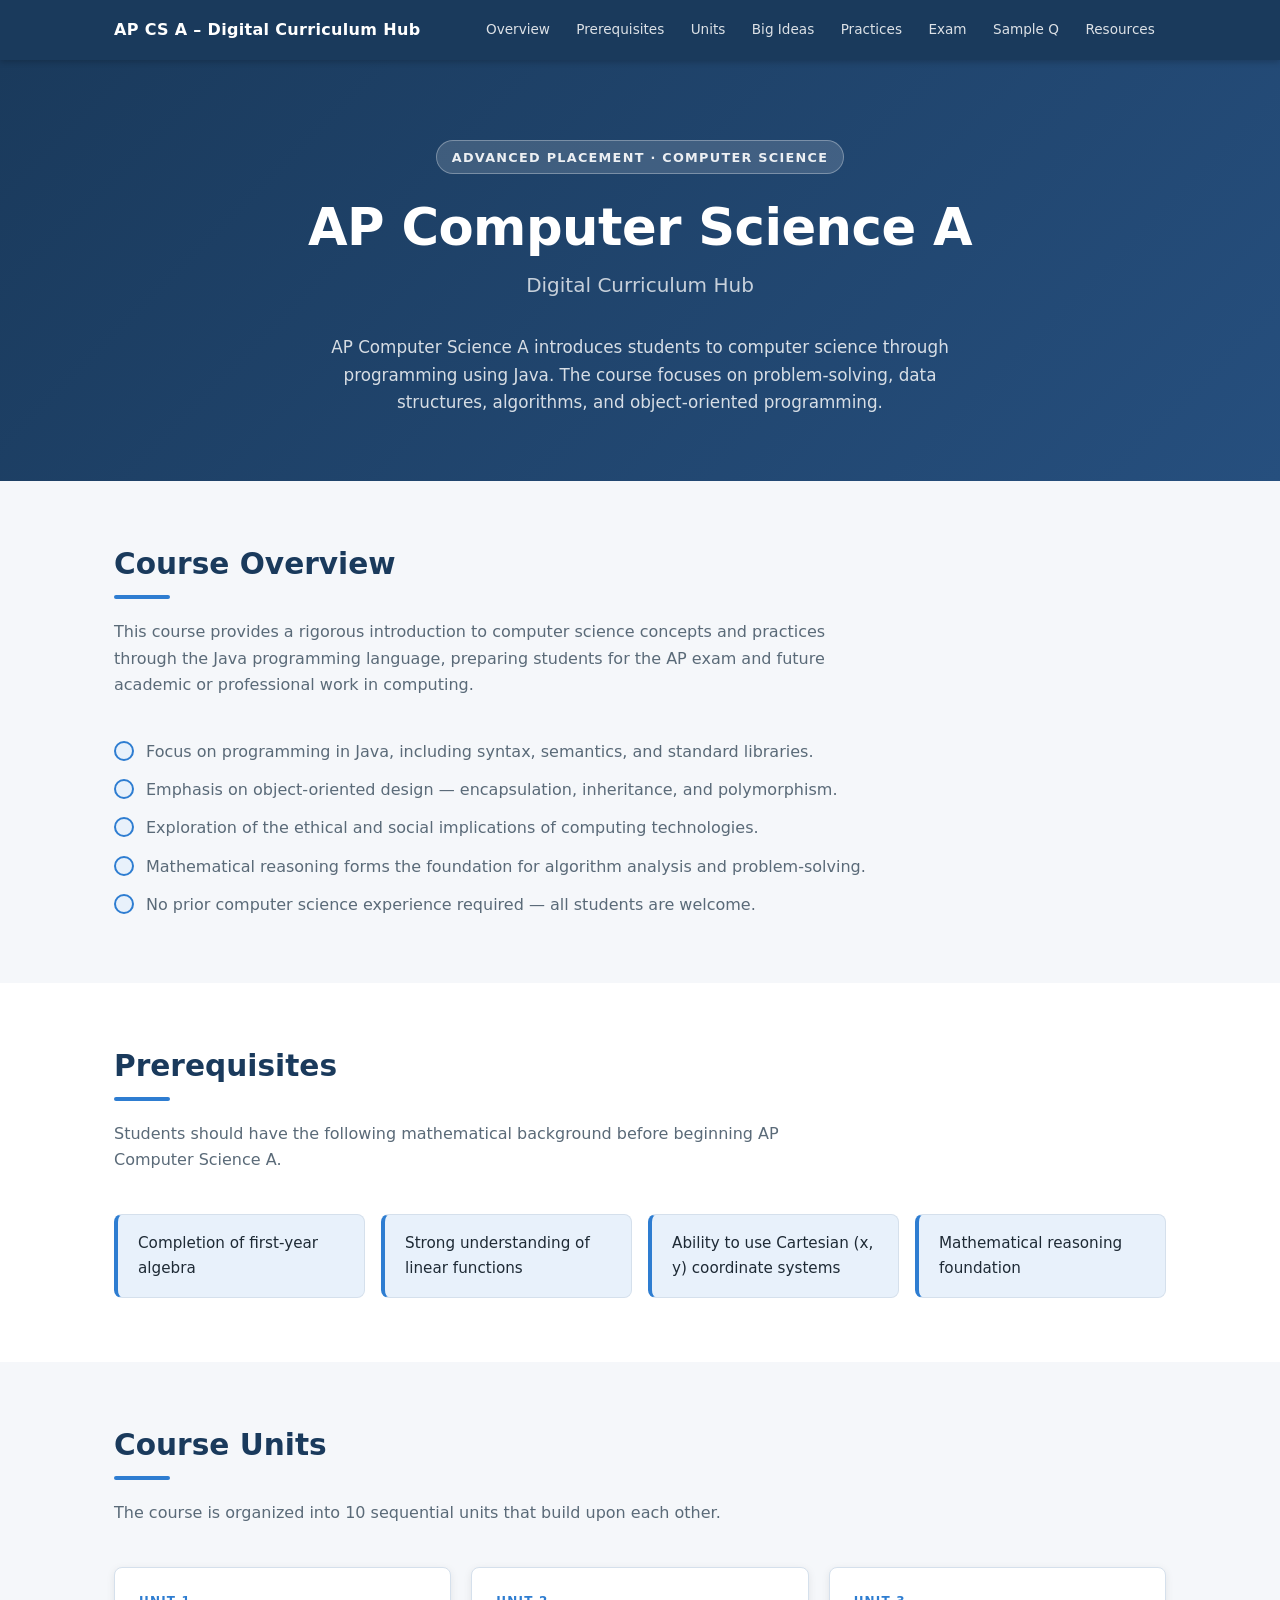
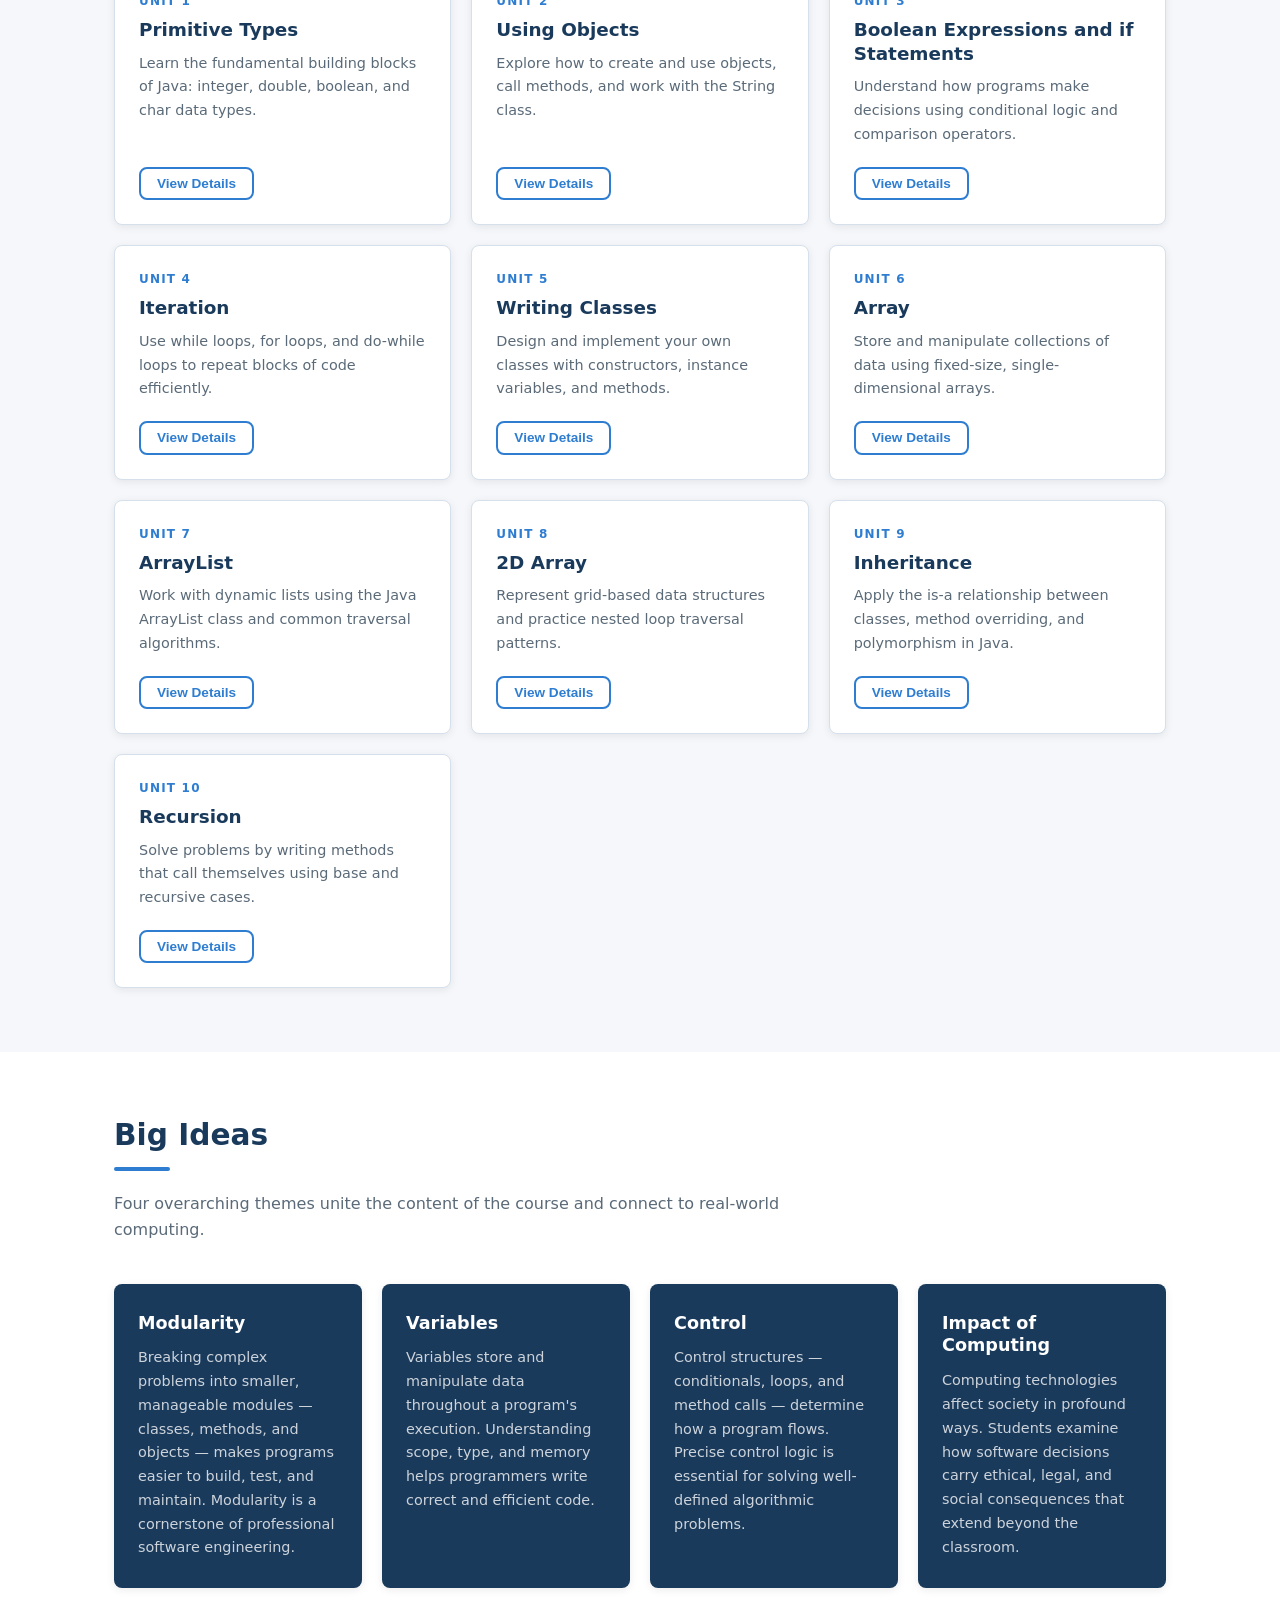
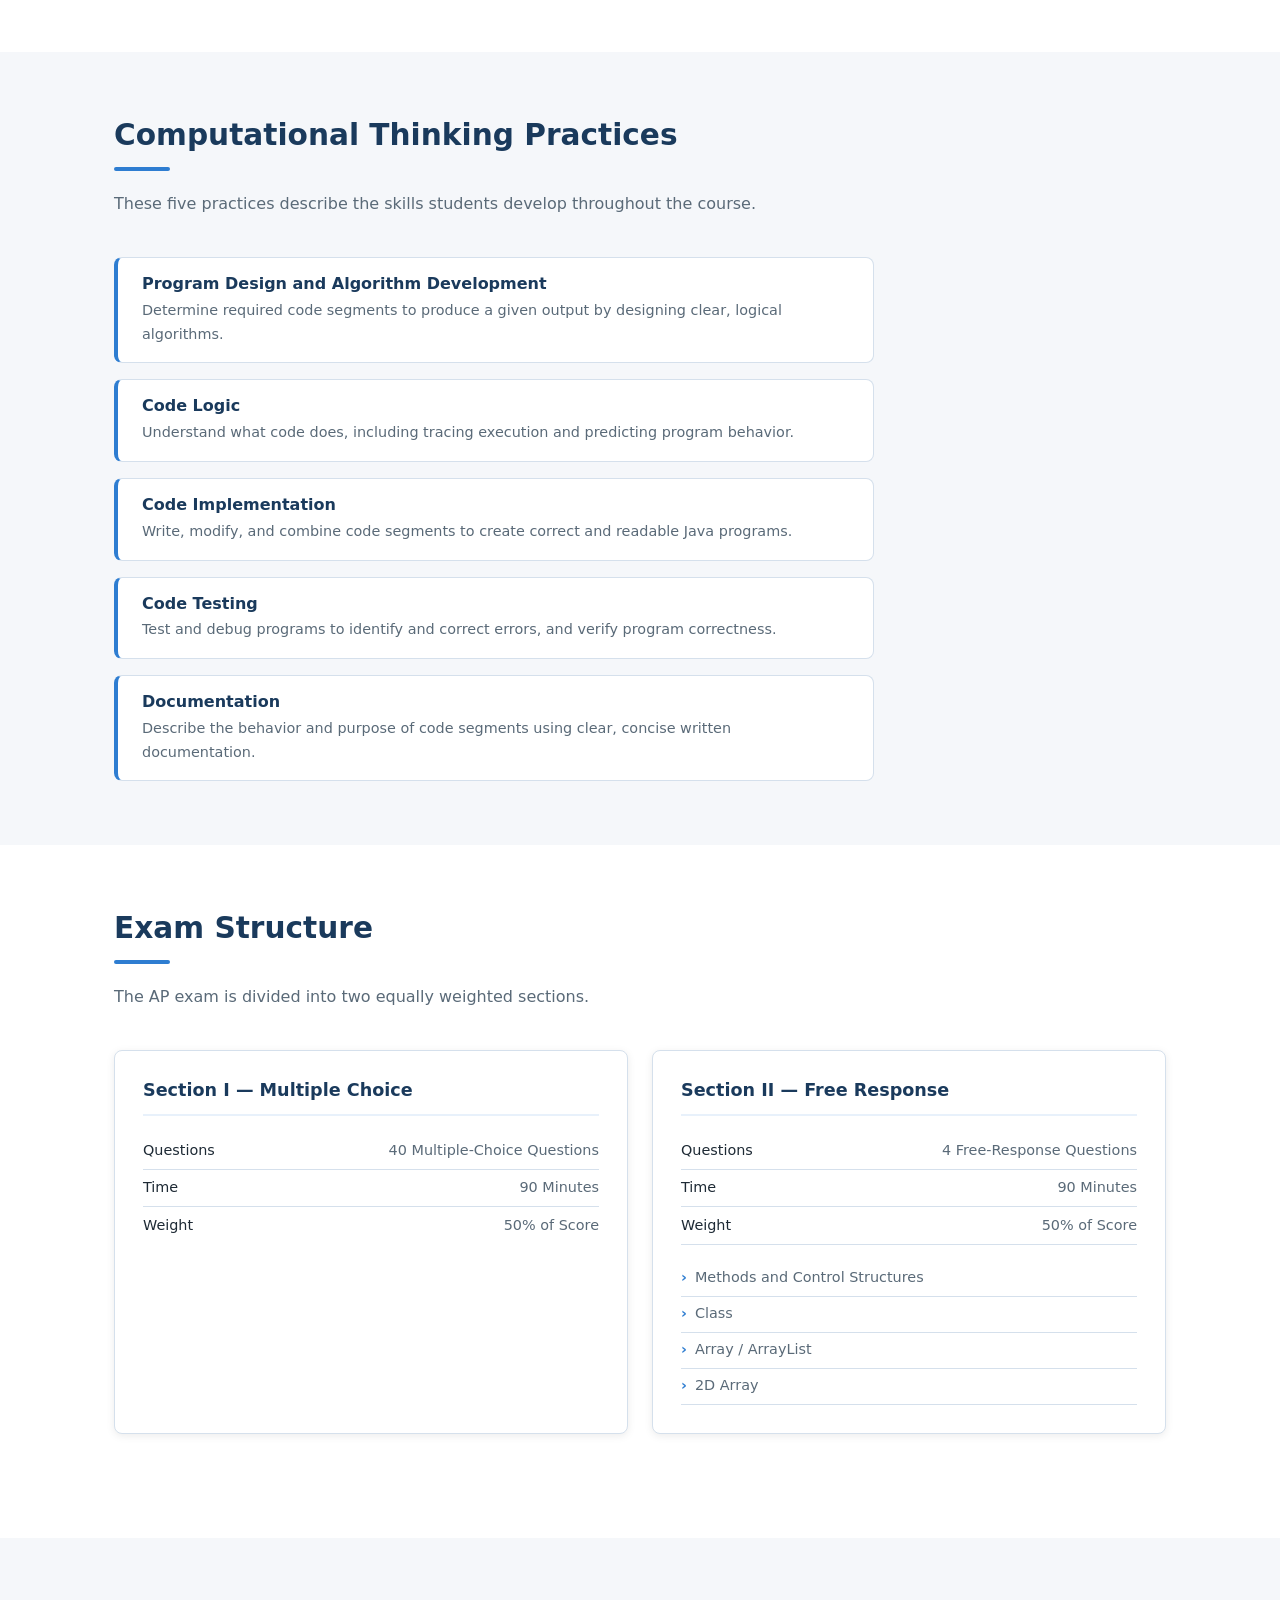
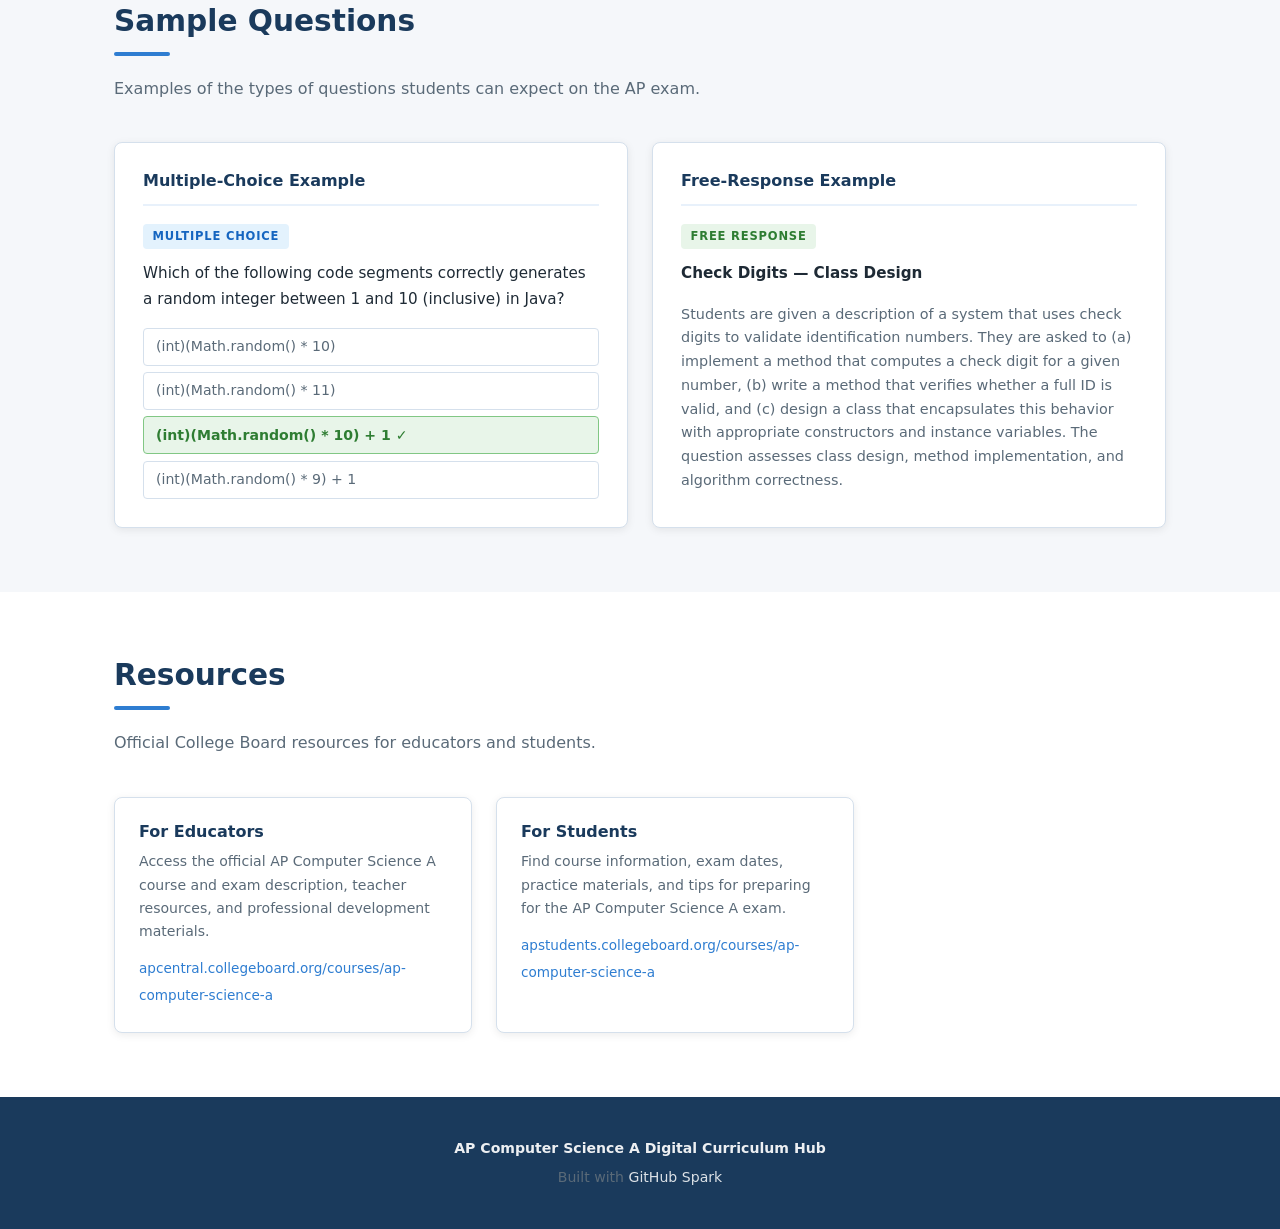
==== index.html @ 0e6f2ca1 "Add AP CS A Digital Curriculum Hub (index.html + styles.css) Co-authored-by: laMamiCas <148890946+la" ====
<!DOCTYPE html>
<html lang="en">
<head>
  <meta charset="UTF-8" />
  <meta name="viewport" content="width=device-width, initial-scale=1.0" />
  <title>AP Computer Science A – Digital Curriculum Hub</title>
  <link rel="stylesheet" href="styles.css" />
</head>
<body>

  <!-- ================================================
       NAVIGATION
  ================================================ -->
  <nav class="site-nav" aria-label="Main navigation">
    <div class="container">
      <span class="nav-brand">AP CS A – Digital Curriculum Hub</span>
      <ul class="nav-links">
        <li><a href="#overview">Overview</a></li>
        <li><a href="#prerequisites">Prerequisites</a></li>
        <li><a href="#units">Units</a></li>
        <li><a href="#big-ideas">Big Ideas</a></li>
        <li><a href="#practices">Practices</a></li>
        <li><a href="#exam">Exam</a></li>
        <li><a href="#sample">Sample Q</a></li>
        <li><a href="#resources">Resources</a></li>
      </ul>
    </div>
  </nav>

  <!-- ================================================
       HERO / HOME
  ================================================ -->
  <header class="hero" id="home">
    <div class="container">
      <div class="hero-badge">Advanced Placement · Computer Science</div>
      <h1>AP Computer Science A</h1>
      <p class="hero-subtitle">Digital Curriculum Hub</p>
      <p class="hero-desc">
        AP Computer Science A introduces students to computer science through programming
        using Java. The course focuses on problem-solving, data structures, algorithms,
        and object-oriented programming.
      </p>
    </div>
  </header>

  <!-- ================================================
       COURSE OVERVIEW
  ================================================ -->
  <section class="section" id="overview">
    <div class="container">
      <div class="section-intro">
        <h2>Course Overview</h2>
        <div class="divider"></div>
        <p>
          This course provides a rigorous introduction to computer science concepts and
          practices through the Java programming language, preparing students for the AP
          exam and future academic or professional work in computing.
        </p>
      </div>
      <ul class="overview-list">
        <li>Focus on programming in Java, including syntax, semantics, and standard libraries.</li>
        <li>Emphasis on object-oriented design — encapsulation, inheritance, and polymorphism.</li>
        <li>Exploration of the ethical and social implications of computing technologies.</li>
        <li>Mathematical reasoning forms the foundation for algorithm analysis and problem-solving.</li>
        <li>No prior computer science experience required — all students are welcome.</li>
      </ul>
    </div>
  </section>

  <!-- ================================================
       PREREQUISITES
  ================================================ -->
  <section class="section" id="prerequisites">
    <div class="container">
      <div class="section-intro">
        <h2>Prerequisites</h2>
        <div class="divider"></div>
        <p>
          Students should have the following mathematical background before beginning
          AP Computer Science A.
        </p>
      </div>
      <div class="prereq-grid">
        <div class="prereq-card">Completion of first-year algebra</div>
        <div class="prereq-card">Strong understanding of linear functions</div>
        <div class="prereq-card">Ability to use Cartesian (x, y) coordinate systems</div>
        <div class="prereq-card">Mathematical reasoning foundation</div>
      </div>
    </div>
  </section>

  <!-- ================================================
       COURSE UNITS
  ================================================ -->
  <section class="section" id="units">
    <div class="container">
      <div class="section-intro">
        <h2>Course Units</h2>
        <div class="divider"></div>
        <p>The course is organized into 10 sequential units that build upon each other.</p>
      </div>
      <div class="units-grid">

        <!-- Unit 1 -->
        <div class="unit-card">
          <div class="unit-number">Unit 1</div>
          <h3>Primitive Types</h3>
          <p>Learn the fundamental building blocks of Java: integer, double, boolean, and char data types.</p>
          <button class="btn btn-outline">View Details</button>
        </div>

        <!-- Unit 2 -->
        <div class="unit-card">
          <div class="unit-number">Unit 2</div>
          <h3>Using Objects</h3>
          <p>Explore how to create and use objects, call methods, and work with the String class.</p>
          <button class="btn btn-outline">View Details</button>
        </div>

        <!-- Unit 3 -->
        <div class="unit-card">
          <div class="unit-number">Unit 3</div>
          <h3>Boolean Expressions and if Statements</h3>
          <p>Understand how programs make decisions using conditional logic and comparison operators.</p>
          <button class="btn btn-outline">View Details</button>
        </div>

        <!-- Unit 4 -->
        <div class="unit-card">
          <div class="unit-number">Unit 4</div>
          <h3>Iteration</h3>
          <p>Use while loops, for loops, and do-while loops to repeat blocks of code efficiently.</p>
          <button class="btn btn-outline">View Details</button>
        </div>

        <!-- Unit 5 -->
        <div class="unit-card">
          <div class="unit-number">Unit 5</div>
          <h3>Writing Classes</h3>
          <p>Design and implement your own classes with constructors, instance variables, and methods.</p>
          <button class="btn btn-outline">View Details</button>
        </div>

        <!-- Unit 6 -->
        <div class="unit-card">
          <div class="unit-number">Unit 6</div>
          <h3>Array</h3>
          <p>Store and manipulate collections of data using fixed-size, single-dimensional arrays.</p>
          <button class="btn btn-outline">View Details</button>
        </div>

        <!-- Unit 7 -->
        <div class="unit-card">
          <div class="unit-number">Unit 7</div>
          <h3>ArrayList</h3>
          <p>Work with dynamic lists using the Java ArrayList class and common traversal algorithms.</p>
          <button class="btn btn-outline">View Details</button>
        </div>

        <!-- Unit 8 -->
        <div class="unit-card">
          <div class="unit-number">Unit 8</div>
          <h3>2D Array</h3>
          <p>Represent grid-based data structures and practice nested loop traversal patterns.</p>
          <button class="btn btn-outline">View Details</button>
        </div>

        <!-- Unit 9 -->
        <div class="unit-card">
          <div class="unit-number">Unit 9</div>
          <h3>Inheritance</h3>
          <p>Apply the is-a relationship between classes, method overriding, and polymorphism in Java.</p>
          <button class="btn btn-outline">View Details</button>
        </div>

        <!-- Unit 10 -->
        <div class="unit-card">
          <div class="unit-number">Unit 10</div>
          <h3>Recursion</h3>
          <p>Solve problems by writing methods that call themselves using base and recursive cases.</p>
          <button class="btn btn-outline">View Details</button>
        </div>

      </div>
    </div>
  </section>

  <!-- ================================================
       BIG IDEAS
  ================================================ -->
  <section class="section" id="big-ideas">
    <div class="container">
      <div class="section-intro">
        <h2>Big Ideas</h2>
        <div class="divider"></div>
        <p>Four overarching themes unite the content of the course and connect to real-world computing.</p>
      </div>
      <div class="big-ideas-grid">

        <div class="idea-card">
          <h3>Modularity</h3>
          <p>
            Breaking complex problems into smaller, manageable modules — classes, methods,
            and objects — makes programs easier to build, test, and maintain. Modularity
            is a cornerstone of professional software engineering.
          </p>
        </div>

        <div class="idea-card">
          <h3>Variables</h3>
          <p>
            Variables store and manipulate data throughout a program's execution. Understanding
            scope, type, and memory helps programmers write correct and efficient code.
          </p>
        </div>

        <div class="idea-card">
          <h3>Control</h3>
          <p>
            Control structures — conditionals, loops, and method calls — determine how a program
            flows. Precise control logic is essential for solving well-defined algorithmic problems.
          </p>
        </div>

        <div class="idea-card">
          <h3>Impact of Computing</h3>
          <p>
            Computing technologies affect society in profound ways. Students examine how software
            decisions carry ethical, legal, and social consequences that extend beyond the classroom.
          </p>
        </div>

      </div>
    </div>
  </section>

  <!-- ================================================
       COMPUTATIONAL THINKING PRACTICES
  ================================================ -->
  <section class="section" id="practices">
    <div class="container">
      <div class="section-intro">
        <h2>Computational Thinking Practices</h2>
        <div class="divider"></div>
        <p>These five practices describe the skills students develop throughout the course.</p>
      </div>
      <div class="practices-list">

        <div class="practice-item">
          <h3>Program Design and Algorithm Development</h3>
          <p>Determine required code segments to produce a given output by designing clear, logical algorithms.</p>
        </div>

        <div class="practice-item">
          <h3>Code Logic</h3>
          <p>Understand what code does, including tracing execution and predicting program behavior.</p>
        </div>

        <div class="practice-item">
          <h3>Code Implementation</h3>
          <p>Write, modify, and combine code segments to create correct and readable Java programs.</p>
        </div>

        <div class="practice-item">
          <h3>Code Testing</h3>
          <p>Test and debug programs to identify and correct errors, and verify program correctness.</p>
        </div>

        <div class="practice-item">
          <h3>Documentation</h3>
          <p>Describe the behavior and purpose of code segments using clear, concise written documentation.</p>
        </div>

      </div>
    </div>
  </section>

  <!-- ================================================
       EXAM STRUCTURE
  ================================================ -->
  <section class="section" id="exam">
    <div class="container">
      <div class="section-intro">
        <h2>Exam Structure</h2>
        <div class="divider"></div>
        <p>The AP exam is divided into two equally weighted sections.</p>
      </div>

      <div class="exam-grid">
        <!-- Section I -->
        <div class="exam-card">
          <h3>Section I — Multiple Choice</h3>
          <div class="exam-stat">
            <span class="label">Questions</span>
            <span>40 Multiple-Choice Questions</span>
          </div>
          <div class="exam-stat">
            <span class="label">Time</span>
            <span>90 Minutes</span>
          </div>
          <div class="exam-stat">
            <span class="label">Weight</span>
            <span>50% of Score</span>
          </div>
        </div>

        <!-- Section II -->
        <div class="exam-card">
          <h3>Section II — Free Response</h3>
          <div class="exam-stat">
            <span class="label">Questions</span>
            <span>4 Free-Response Questions</span>
          </div>
          <div class="exam-stat">
            <span class="label">Time</span>
            <span>90 Minutes</span>
          </div>
          <div class="exam-stat">
            <span class="label">Weight</span>
            <span>50% of Score</span>
          </div>
          <ul class="fre-list" style="margin-top:1rem;">
            <li>Methods and Control Structures</li>
            <li>Class</li>
            <li>Array / ArrayList</li>
            <li>2D Array</li>
          </ul>
        </div>
      </div>
    </div>
  </section>

  <!-- ================================================
       SAMPLE QUESTIONS
  ================================================ -->
  <section class="section" id="sample">
    <div class="container">
      <div class="section-intro">
        <h2>Sample Questions</h2>
        <div class="divider"></div>
        <p>Examples of the types of questions students can expect on the AP exam.</p>
      </div>

      <div class="sample-grid">

        <!-- MC Sample -->
        <div class="sample-card">
          <h3>Multiple-Choice Example</h3>
          <span class="sample-badge badge-mc">Multiple Choice</span>
          <p class="question-text">
            Which of the following code segments correctly generates a random integer
            between 1 and 10 (inclusive) in Java?
          </p>
          <ul class="answer-choices">
            <li>(int)(Math.random() * 10)</li>
            <li>(int)(Math.random() * 11)</li>
            <li class="correct">(int)(Math.random() * 10) + 1 ✓</li>
            <li>(int)(Math.random() * 9) + 1</li>
          </ul>
        </div>

        <!-- FRQ Sample -->
        <div class="sample-card">
          <h3>Free-Response Example</h3>
          <span class="sample-badge badge-frq">Free Response</span>
          <p class="question-text">
            <strong>Check Digits — Class Design</strong>
          </p>
          <p style="font-size:0.9rem; color: var(--muted);">
            Students are given a description of a system that uses check digits to
            validate identification numbers. They are asked to (a) implement a method
            that computes a check digit for a given number, (b) write a method that
            verifies whether a full ID is valid, and (c) design a class that encapsulates
            this behavior with appropriate constructors and instance variables. The
            question assesses class design, method implementation, and algorithm
            correctness.
          </p>
        </div>

      </div>
    </div>
  </section>

  <!-- ================================================
       RESOURCES
  ================================================ -->
  <section class="section" id="resources">
    <div class="container">
      <div class="section-intro">
        <h2>Resources</h2>
        <div class="divider"></div>
        <p>Official College Board resources for educators and students.</p>
      </div>

      <div class="resources-grid">
        <div class="resource-card">
          <h3>For Educators</h3>
          <p>
            Access the official AP Computer Science A course and exam description,
            teacher resources, and professional development materials.
          </p>
          <a href="https://apcentral.collegeboard.org/courses/ap-computer-science-a" target="_blank" rel="noopener noreferrer">
            apcentral.collegeboard.org/courses/ap-computer-science-a
          </a>
        </div>

        <div class="resource-card">
          <h3>For Students</h3>
          <p>
            Find course information, exam dates, practice materials, and tips for
            preparing for the AP Computer Science A exam.
          </p>
          <a href="https://apstudents.collegeboard.org/courses/ap-computer-science-a" target="_blank" rel="noopener noreferrer">
            apstudents.collegeboard.org/courses/ap-computer-science-a
          </a>
        </div>
      </div>
    </div>
  </section>

  <!-- ================================================
       FOOTER
  ================================================ -->
  <footer class="site-footer">
    <p><strong style="color:rgba(255,255,255,0.92);">AP Computer Science A Digital Curriculum Hub</strong></p>
    <p>Built with <a href="https://githubnext.com/projects/github-spark" target="_blank" rel="noopener noreferrer">GitHub Spark</a></p>
  </footer>

</body>
</html>
---- styles.css ----
/* =============================================
   AP Computer Science A – Digital Curriculum Hub
   Stylesheet
   ============================================= */

/* ---------- Reset & Base ---------- */
*, *::before, *::after {
  box-sizing: border-box;
  margin: 0;
  padding: 0;
}

:root {
  --primary:   #1a3a5c;
  --accent:    #2e7dd1;
  --accent-lt: #e8f1fb;
  --text:      #1e2a35;
  --muted:     #5a6a78;
  --border:    #d5e0ec;
  --bg:        #f5f7fa;
  --white:     #ffffff;
  --radius:    8px;
  --shadow:    0 2px 8px rgba(0, 0, 0, 0.08);
  --shadow-md: 0 4px 16px rgba(0, 0, 0, 0.12);
}

html {
  scroll-behavior: smooth;
}

body {
  font-family: 'Segoe UI', system-ui, -apple-system, sans-serif;
  font-size: 16px;
  line-height: 1.65;
  color: var(--text);
  background: var(--bg);
}

/* ---------- Typography ---------- */
h1, h2, h3, h4 {
  line-height: 1.3;
  font-weight: 700;
}

h2 {
  font-size: 1.85rem;
  color: var(--primary);
  margin-bottom: 0.5rem;
}

h3 {
  font-size: 1.15rem;
  color: var(--primary);
}

p {
  color: var(--muted);
}

a {
  color: var(--accent);
  text-decoration: none;
}

a:hover {
  text-decoration: underline;
}

/* ---------- Layout Helpers ---------- */
.container {
  max-width: 1100px;
  margin: 0 auto;
  padding: 0 1.5rem;
}

.section {
  padding: 4rem 0;
}

.section:nth-child(even) {
  background: var(--white);
}

.section-intro {
  max-width: 720px;
  margin-bottom: 2.5rem;
}

.divider {
  width: 56px;
  height: 4px;
  background: var(--accent);
  border-radius: 2px;
  margin: 0.75rem 0 1.25rem;
}

/* ---------- Navigation ---------- */
.site-nav {
  position: sticky;
  top: 0;
  z-index: 100;
  background: var(--primary);
  box-shadow: 0 2px 6px rgba(0,0,0,0.2);
}

.site-nav .container {
  display: flex;
  align-items: center;
  justify-content: space-between;
  height: 60px;
}

.nav-brand {
  color: var(--white);
  font-size: 1rem;
  font-weight: 700;
  letter-spacing: 0.02em;
  white-space: nowrap;
}

.nav-links {
  display: flex;
  list-style: none;
  gap: 0.25rem;
  flex-wrap: wrap;
}

.nav-links a {
  color: rgba(255,255,255,0.85);
  font-size: 0.85rem;
  padding: 0.4rem 0.7rem;
  border-radius: var(--radius);
  transition: background 0.2s;
}

.nav-links a:hover {
  background: rgba(255,255,255,0.15);
  color: var(--white);
  text-decoration: none;
}

/* ---------- Hero ---------- */
.hero {
  background: linear-gradient(135deg, var(--primary) 0%, #264f7e 100%);
  color: var(--white);
  padding: 5rem 0 4rem;
  text-align: center;
}

.hero-badge {
  display: inline-block;
  background: rgba(255,255,255,0.15);
  border: 1px solid rgba(255,255,255,0.3);
  color: rgba(255,255,255,0.9);
  font-size: 0.8rem;
  font-weight: 600;
  letter-spacing: 0.1em;
  text-transform: uppercase;
  padding: 0.35rem 0.9rem;
  border-radius: 50px;
  margin-bottom: 1.25rem;
}

.hero h1 {
  font-size: clamp(2rem, 5vw, 3.2rem);
  margin-bottom: 0.5rem;
  letter-spacing: -0.01em;
}

.hero-subtitle {
  font-size: 1.25rem;
  color: rgba(255,255,255,0.75);
  margin-bottom: 2rem;
  font-weight: 400;
}

.hero-desc {
  max-width: 680px;
  margin: 0 auto;
  color: rgba(255,255,255,0.82);
  font-size: 1.05rem;
}

/* ---------- Overview List ---------- */
.overview-list {
  list-style: none;
  display: flex;
  flex-direction: column;
  gap: 0.75rem;
}

.overview-list li {
  display: flex;
  align-items: flex-start;
  gap: 0.75rem;
  color: var(--muted);
}

.overview-list li::before {
  content: '';
  flex-shrink: 0;
  width: 20px;
  height: 20px;
  margin-top: 2px;
  background: var(--accent-lt);
  border: 2px solid var(--accent);
  border-radius: 50%;
  display: inline-block;
}

/* ---------- Prerequisites ---------- */
.prereq-grid {
  display: grid;
  grid-template-columns: repeat(auto-fill, minmax(220px, 1fr));
  gap: 1rem;
}

.prereq-card {
  background: var(--accent-lt);
  border: 1px solid var(--border);
  border-left: 4px solid var(--accent);
  border-radius: var(--radius);
  padding: 1rem 1.25rem;
  color: var(--text);
  font-size: 0.95rem;
  font-weight: 500;
}

/* ---------- Unit Cards ---------- */
.units-grid {
  display: grid;
  grid-template-columns: repeat(auto-fill, minmax(260px, 1fr));
  gap: 1.25rem;
}

.unit-card {
  background: var(--white);
  border: 1px solid var(--border);
  border-radius: var(--radius);
  padding: 1.5rem;
  box-shadow: var(--shadow);
  display: flex;
  flex-direction: column;
  transition: box-shadow 0.2s, transform 0.2s;
}

.unit-card:hover {
  box-shadow: var(--shadow-md);
  transform: translateY(-2px);
}

.unit-number {
  font-size: 0.75rem;
  font-weight: 700;
  letter-spacing: 0.1em;
  text-transform: uppercase;
  color: var(--accent);
  margin-bottom: 0.4rem;
}

.unit-card h3 {
  margin-bottom: 0.6rem;
}

.unit-card p {
  font-size: 0.9rem;
  flex-grow: 1;
  margin-bottom: 1.25rem;
}

.btn {
  display: inline-block;
  padding: 0.45rem 1rem;
  border-radius: var(--radius);
  font-size: 0.85rem;
  font-weight: 600;
  cursor: pointer;
  border: none;
  transition: background 0.2s;
}

.btn-outline {
  border: 2px solid var(--accent);
  color: var(--accent);
  background: transparent;
  align-self: flex-start;
}

.btn-outline:hover {
  background: var(--accent);
  color: var(--white);
}

/* ---------- Big Ideas ---------- */
.big-ideas-grid {
  display: grid;
  grid-template-columns: repeat(auto-fill, minmax(240px, 1fr));
  gap: 1.25rem;
}

.idea-card {
  background: var(--primary);
  color: var(--white);
  border-radius: var(--radius);
  padding: 1.75rem 1.5rem;
  box-shadow: var(--shadow);
}

.idea-card h3 {
  color: var(--white);
  font-size: 1.1rem;
  margin-bottom: 0.75rem;
}

.idea-card p {
  color: rgba(255,255,255,0.78);
  font-size: 0.9rem;
}

/* ---------- Comp Thinking Practices ---------- */
.practices-list {
  display: flex;
  flex-direction: column;
  gap: 1rem;
  max-width: 760px;
}

.practice-item {
  background: var(--white);
  border: 1px solid var(--border);
  border-left: 4px solid var(--accent);
  border-radius: var(--radius);
  padding: 1rem 1.5rem;
}

.practice-item h3 {
  font-size: 1rem;
  margin-bottom: 0.25rem;
}

.practice-item p {
  font-size: 0.9rem;
  margin: 0;
}

/* ---------- Exam Structure ---------- */
.exam-grid {
  display: grid;
  grid-template-columns: 1fr 1fr;
  gap: 1.5rem;
  margin-bottom: 2.5rem;
}

.exam-card {
  background: var(--white);
  border: 1px solid var(--border);
  border-radius: var(--radius);
  padding: 1.75rem;
  box-shadow: var(--shadow);
}

.exam-card h3 {
  font-size: 1.1rem;
  margin-bottom: 1rem;
  padding-bottom: 0.75rem;
  border-bottom: 2px solid var(--accent-lt);
}

.exam-stat {
  display: flex;
  justify-content: space-between;
  align-items: center;
  padding: 0.4rem 0;
  font-size: 0.9rem;
  border-bottom: 1px solid var(--border);
  color: var(--muted);
}

.exam-stat:last-child {
  border-bottom: none;
}

.exam-stat .label {
  font-weight: 500;
  color: var(--text);
}

.fre-list {
  list-style: none;
  margin-top: 0.5rem;
}

.fre-list li {
  padding: 0.35rem 0;
  border-bottom: 1px solid var(--border);
  font-size: 0.9rem;
  color: var(--muted);
  display: flex;
  align-items: center;
  gap: 0.5rem;
}

.fre-list li::before {
  content: '›';
  color: var(--accent);
  font-weight: 700;
}

/* ---------- Sample Questions ---------- */
.sample-grid {
  display: grid;
  grid-template-columns: 1fr 1fr;
  gap: 1.5rem;
}

.sample-card {
  background: var(--white);
  border: 1px solid var(--border);
  border-radius: var(--radius);
  padding: 1.75rem;
  box-shadow: var(--shadow);
}

.sample-card h3 {
  font-size: 1rem;
  margin-bottom: 1rem;
  padding-bottom: 0.75rem;
  border-bottom: 2px solid var(--accent-lt);
}

.sample-badge {
  display: inline-block;
  font-size: 0.72rem;
  font-weight: 700;
  text-transform: uppercase;
  letter-spacing: 0.07em;
  padding: 0.2rem 0.6rem;
  border-radius: 4px;
  margin-bottom: 0.75rem;
}

.badge-mc {
  background: #e3f2fd;
  color: #1565c0;
}

.badge-frq {
  background: #e8f5e9;
  color: #2e7d32;
}

.question-text {
  font-size: 0.95rem;
  color: var(--text);
  margin-bottom: 1rem;
}

.answer-choices {
  list-style: none;
  display: flex;
  flex-direction: column;
  gap: 0.4rem;
}

.answer-choices li {
  font-size: 0.88rem;
  color: var(--muted);
  padding: 0.4rem 0.75rem;
  border: 1px solid var(--border);
  border-radius: 4px;
}

.answer-choices li.correct {
  background: #e8f5e9;
  border-color: #81c784;
  color: #2e7d32;
  font-weight: 600;
}

/* ---------- Resources ---------- */
.resources-grid {
  display: grid;
  grid-template-columns: 1fr 1fr;
  gap: 1.5rem;
  max-width: 740px;
}

.resource-card {
  background: var(--white);
  border: 1px solid var(--border);
  border-radius: var(--radius);
  padding: 1.5rem;
  box-shadow: var(--shadow);
}

.resource-card h3 {
  font-size: 1rem;
  margin-bottom: 0.5rem;
}

.resource-card p {
  font-size: 0.88rem;
  margin-bottom: 0.75rem;
}

.resource-card a {
  font-size: 0.85rem;
  overflow-wrap: break-word;
}

/* ---------- Footer ---------- */
.site-footer {
  background: var(--primary);
  color: rgba(255,255,255,0.7);
  text-align: center;
  padding: 2.5rem 1.5rem;
  font-size: 0.88rem;
}

.site-footer p + p {
  margin-top: 0.35rem;
}

.site-footer a {
  color: rgba(255,255,255,0.85);
}

/* ---------- Responsive ---------- */
@media (max-width: 768px) {
  .site-nav .container {
    flex-direction: column;
    height: auto;
    padding: 0.75rem 1rem;
    gap: 0.5rem;
  }

  .nav-links {
    justify-content: center;
  }

  .exam-grid,
  .sample-grid,
  .resources-grid {
    grid-template-columns: 1fr;
  }

  .hero {
    padding: 3rem 0 2.5rem;
  }
}

@media (max-width: 480px) {
  .units-grid,
  .big-ideas-grid {
    grid-template-columns: 1fr;
  }
}
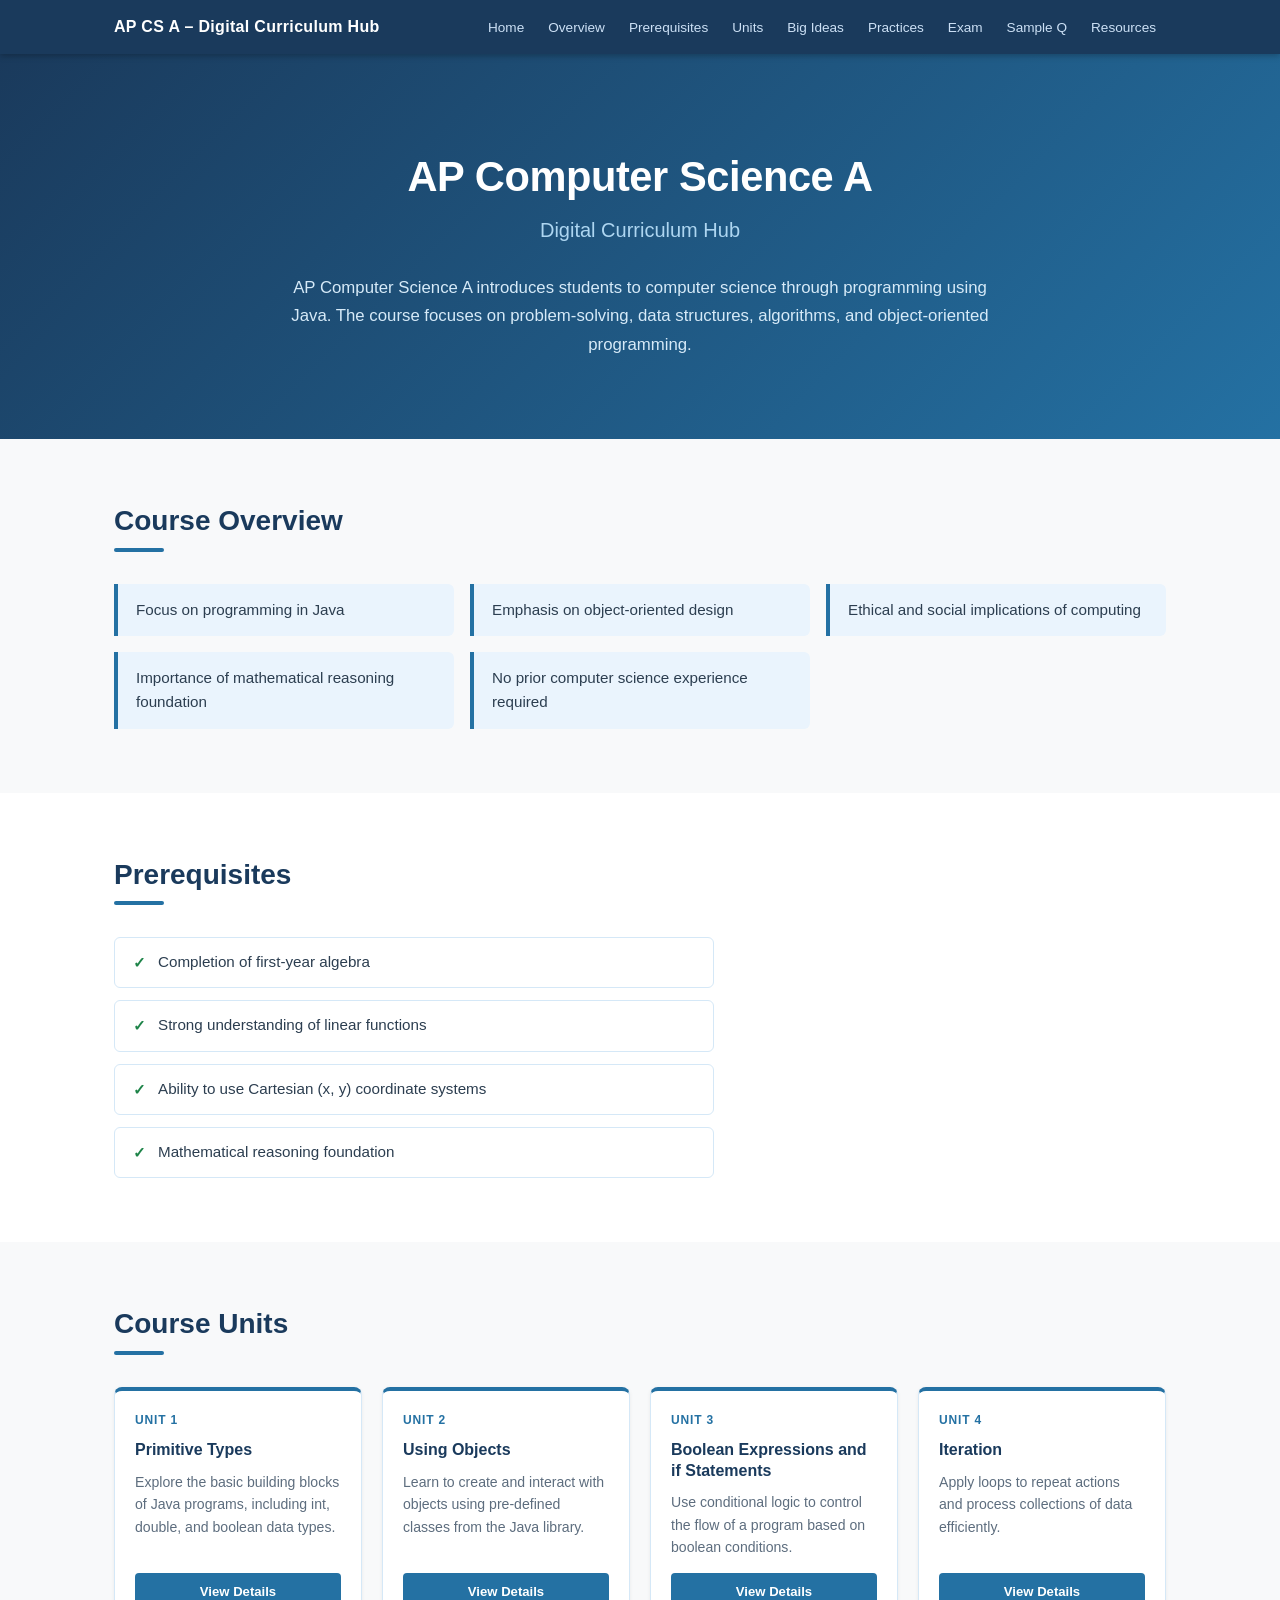
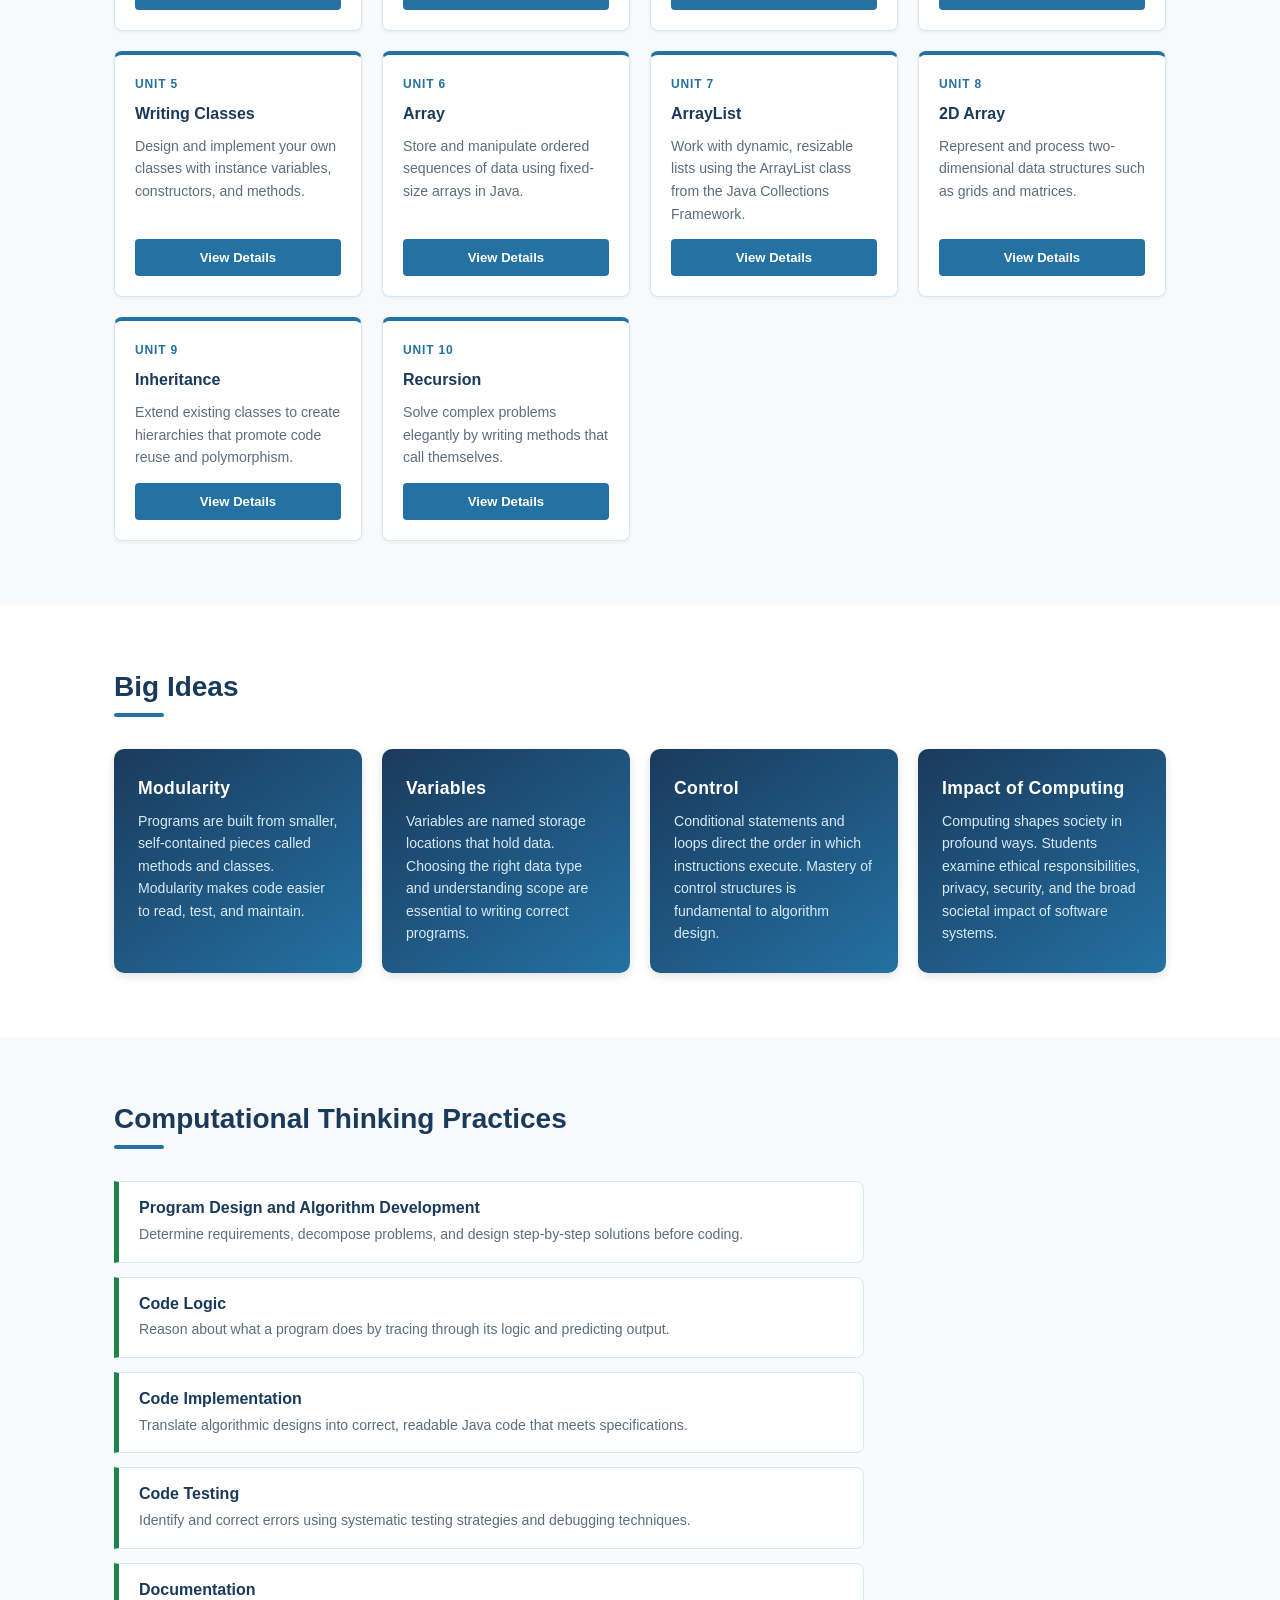
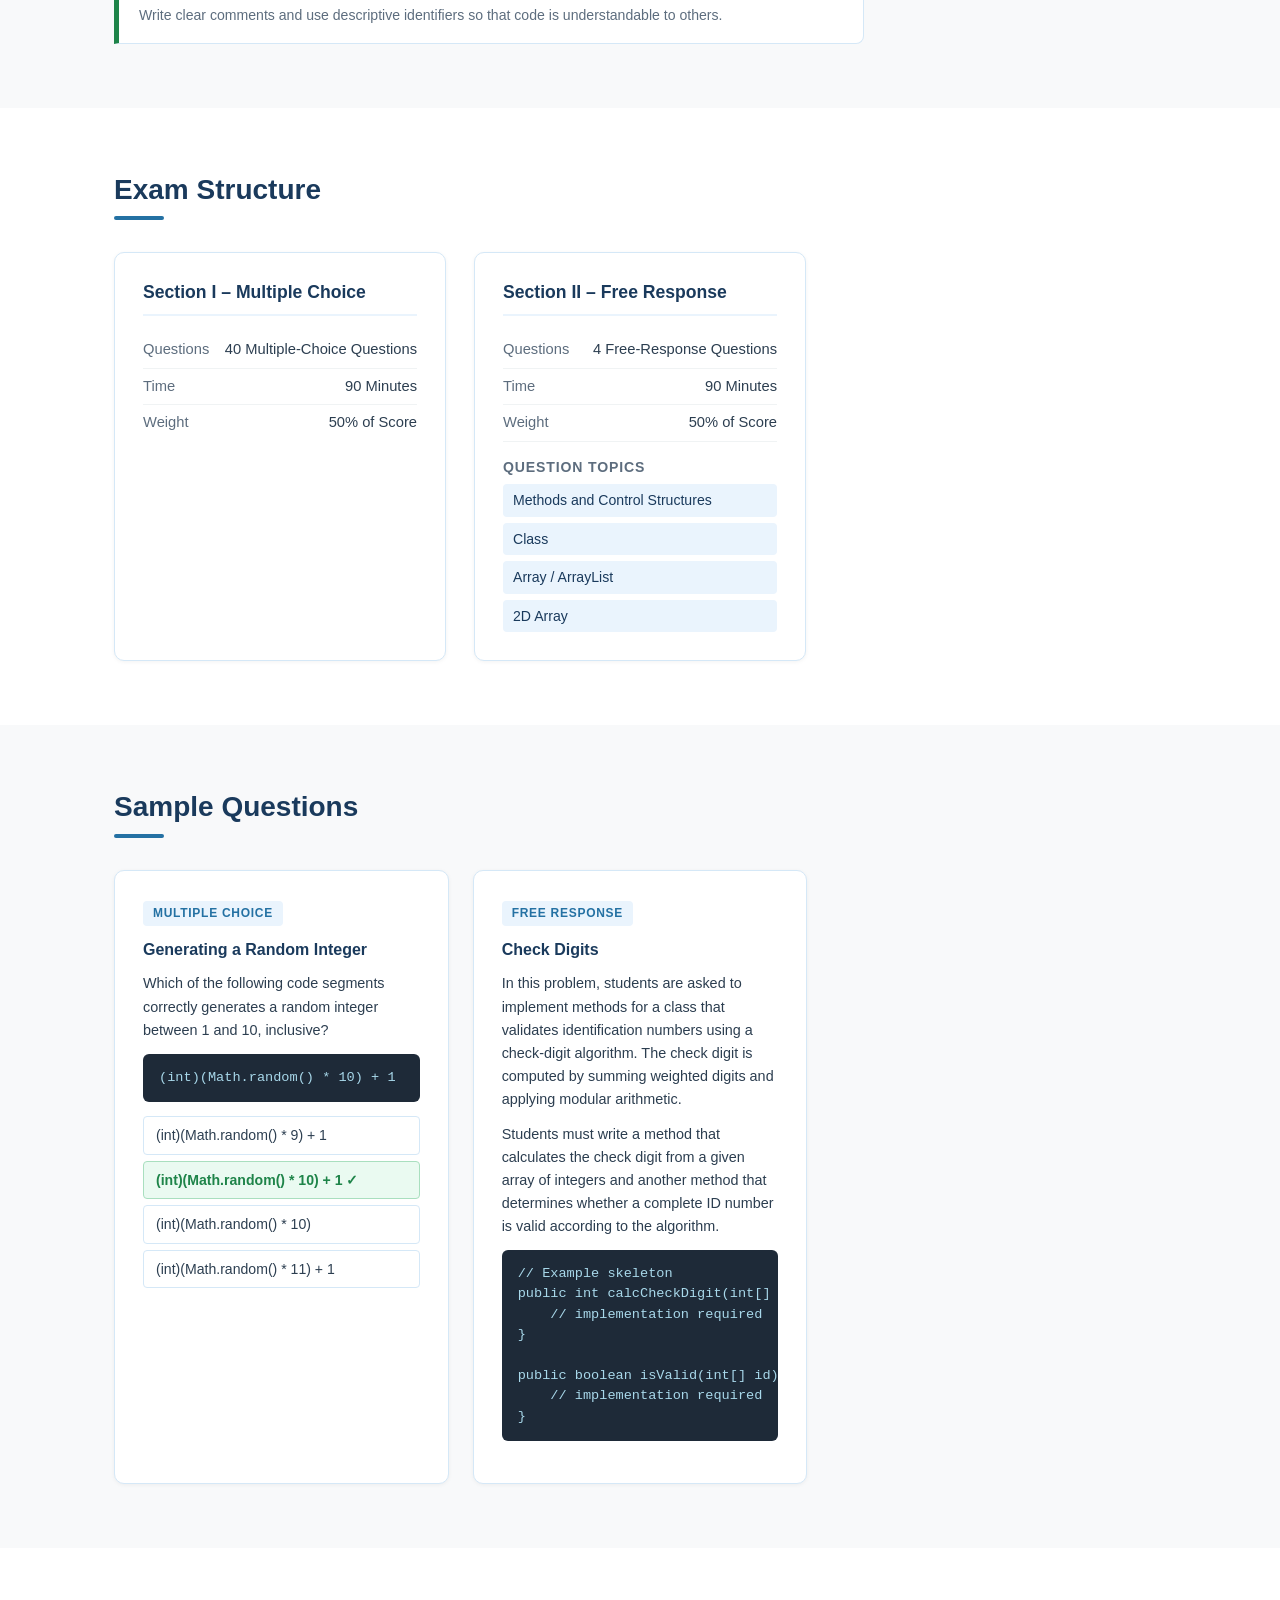
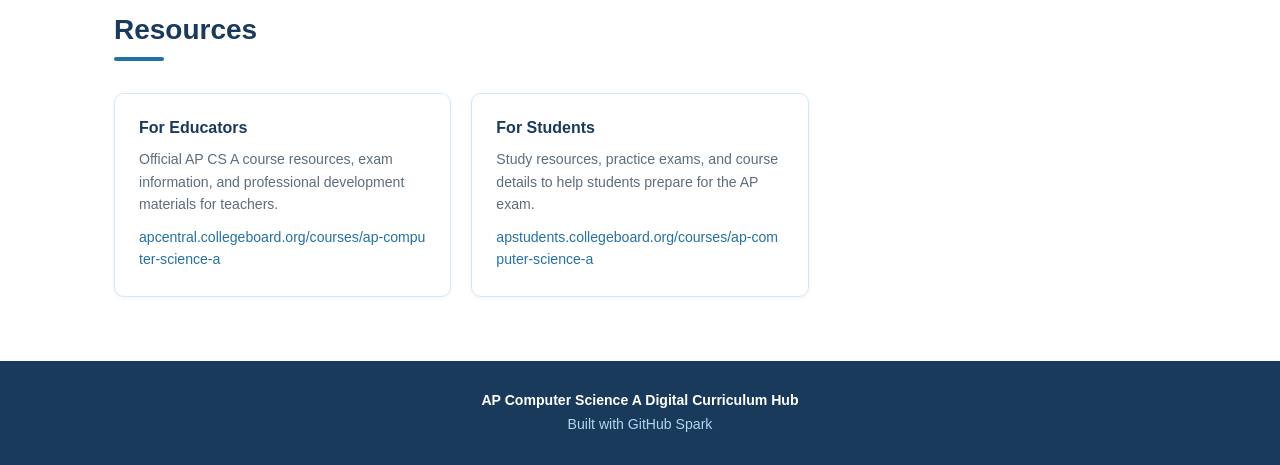
==== commit 3b4015f2: "Add AP CS A Digital Curriculum Hub static website (index.html + styles.css) Co-authored-by: laMamiCa" ====
--- a/index.html
+++ b/index.html
@@ -8,13 +8,12 @@
 </head>
 <body>
 
-  <!-- ================================================
-       NAVIGATION
-  ================================================ -->
-  <nav class="site-nav" aria-label="Main navigation">
-    <div class="container">
+  <!-- ── Navigation ── -->
+  <nav aria-label="Main navigation">
+    <div class="nav-inner">
       <span class="nav-brand">AP CS A – Digital Curriculum Hub</span>
       <ul class="nav-links">
+        <li><a href="#home">Home</a></li>
         <li><a href="#overview">Overview</a></li>
         <li><a href="#prerequisites">Prerequisites</a></li>
         <li><a href="#units">Units</a></li>
@@ -27,402 +26,332 @@
     </div>
   </nav>
 
-  <!-- ================================================
-       HERO / HOME
-  ================================================ -->
-  <header class="hero" id="home">
-    <div class="container">
-      <div class="hero-badge">Advanced Placement · Computer Science</div>
+  <!-- ── Home ── -->
+  <section id="home">
+    <div class="container">
       <h1>AP Computer Science A</h1>
-      <p class="hero-subtitle">Digital Curriculum Hub</p>
-      <p class="hero-desc">
+      <p class="subtitle">Digital Curriculum Hub</p>
+      <p class="overview-text">
         AP Computer Science A introduces students to computer science through programming
         using Java. The course focuses on problem-solving, data structures, algorithms,
         and object-oriented programming.
       </p>
     </div>
-  </header>
-
-  <!-- ================================================
-       COURSE OVERVIEW
-  ================================================ -->
-  <section class="section" id="overview">
-    <div class="container">
-      <div class="section-intro">
-        <h2>Course Overview</h2>
-        <div class="divider"></div>
-        <p>
-          This course provides a rigorous introduction to computer science concepts and
-          practices through the Java programming language, preparing students for the AP
-          exam and future academic or professional work in computing.
-        </p>
-      </div>
-      <ul class="overview-list">
-        <li>Focus on programming in Java, including syntax, semantics, and standard libraries.</li>
-        <li>Emphasis on object-oriented design — encapsulation, inheritance, and polymorphism.</li>
-        <li>Exploration of the ethical and social implications of computing technologies.</li>
-        <li>Mathematical reasoning forms the foundation for algorithm analysis and problem-solving.</li>
-        <li>No prior computer science experience required — all students are welcome.</li>
+  </section>
+
+  <!-- ── Course Overview ── -->
+  <section id="overview">
+    <div class="container">
+      <h2 class="section-title">Course Overview</h2>
+      <hr class="section-divider" />
+      <ul>
+        <li>Focus on programming in Java</li>
+        <li>Emphasis on object-oriented design</li>
+        <li>Ethical and social implications of computing</li>
+        <li>Importance of mathematical reasoning foundation</li>
+        <li>No prior computer science experience required</li>
       </ul>
     </div>
   </section>
 
-  <!-- ================================================
-       PREREQUISITES
-  ================================================ -->
-  <section class="section" id="prerequisites">
-    <div class="container">
-      <div class="section-intro">
-        <h2>Prerequisites</h2>
-        <div class="divider"></div>
-        <p>
-          Students should have the following mathematical background before beginning
-          AP Computer Science A.
-        </p>
-      </div>
-      <div class="prereq-grid">
-        <div class="prereq-card">Completion of first-year algebra</div>
-        <div class="prereq-card">Strong understanding of linear functions</div>
-        <div class="prereq-card">Ability to use Cartesian (x, y) coordinate systems</div>
-        <div class="prereq-card">Mathematical reasoning foundation</div>
-      </div>
-    </div>
-  </section>
-
-  <!-- ================================================
-       COURSE UNITS
-  ================================================ -->
-  <section class="section" id="units">
-    <div class="container">
-      <div class="section-intro">
-        <h2>Course Units</h2>
-        <div class="divider"></div>
-        <p>The course is organized into 10 sequential units that build upon each other.</p>
-      </div>
-      <div class="units-grid">
-
-        <!-- Unit 1 -->
-        <div class="unit-card">
-          <div class="unit-number">Unit 1</div>
+  <!-- ── Prerequisites ── -->
+  <section id="prerequisites">
+    <div class="container">
+      <h2 class="section-title">Prerequisites</h2>
+      <hr class="section-divider" />
+      <ul>
+        <li>Completion of first-year algebra</li>
+        <li>Strong understanding of linear functions</li>
+        <li>Ability to use Cartesian (x, y) coordinate systems</li>
+        <li>Mathematical reasoning foundation</li>
+      </ul>
+    </div>
+  </section>
+
+  <!-- ── Course Units ── -->
+  <section id="units">
+    <div class="container">
+      <h2 class="section-title">Course Units</h2>
+      <hr class="section-divider" />
+      <div class="grid">
+
+        <div class="unit-card">
+          <span class="unit-number">Unit 1</span>
           <h3>Primitive Types</h3>
-          <p>Learn the fundamental building blocks of Java: integer, double, boolean, and char data types.</p>
-          <button class="btn btn-outline">View Details</button>
-        </div>
-
-        <!-- Unit 2 -->
-        <div class="unit-card">
-          <div class="unit-number">Unit 2</div>
+          <p>Explore the basic building blocks of Java programs, including int, double, and boolean data types.</p>
+          <span class="btn">View Details</span>
+        </div>
+
+        <div class="unit-card">
+          <span class="unit-number">Unit 2</span>
           <h3>Using Objects</h3>
-          <p>Explore how to create and use objects, call methods, and work with the String class.</p>
-          <button class="btn btn-outline">View Details</button>
-        </div>
-
-        <!-- Unit 3 -->
-        <div class="unit-card">
-          <div class="unit-number">Unit 3</div>
+          <p>Learn to create and interact with objects using pre-defined classes from the Java library.</p>
+          <span class="btn">View Details</span>
+        </div>
+
+        <div class="unit-card">
+          <span class="unit-number">Unit 3</span>
           <h3>Boolean Expressions and if Statements</h3>
-          <p>Understand how programs make decisions using conditional logic and comparison operators.</p>
-          <button class="btn btn-outline">View Details</button>
-        </div>
-
-        <!-- Unit 4 -->
-        <div class="unit-card">
-          <div class="unit-number">Unit 4</div>
+          <p>Use conditional logic to control the flow of a program based on boolean conditions.</p>
+          <span class="btn">View Details</span>
+        </div>
+
+        <div class="unit-card">
+          <span class="unit-number">Unit 4</span>
           <h3>Iteration</h3>
-          <p>Use while loops, for loops, and do-while loops to repeat blocks of code efficiently.</p>
-          <button class="btn btn-outline">View Details</button>
-        </div>
-
-        <!-- Unit 5 -->
-        <div class="unit-card">
-          <div class="unit-number">Unit 5</div>
+          <p>Apply loops to repeat actions and process collections of data efficiently.</p>
+          <span class="btn">View Details</span>
+        </div>
+
+        <div class="unit-card">
+          <span class="unit-number">Unit 5</span>
           <h3>Writing Classes</h3>
-          <p>Design and implement your own classes with constructors, instance variables, and methods.</p>
-          <button class="btn btn-outline">View Details</button>
-        </div>
-
-        <!-- Unit 6 -->
-        <div class="unit-card">
-          <div class="unit-number">Unit 6</div>
+          <p>Design and implement your own classes with instance variables, constructors, and methods.</p>
+          <span class="btn">View Details</span>
+        </div>
+
+        <div class="unit-card">
+          <span class="unit-number">Unit 6</span>
           <h3>Array</h3>
-          <p>Store and manipulate collections of data using fixed-size, single-dimensional arrays.</p>
-          <button class="btn btn-outline">View Details</button>
-        </div>
-
-        <!-- Unit 7 -->
-        <div class="unit-card">
-          <div class="unit-number">Unit 7</div>
+          <p>Store and manipulate ordered sequences of data using fixed-size arrays in Java.</p>
+          <span class="btn">View Details</span>
+        </div>
+
+        <div class="unit-card">
+          <span class="unit-number">Unit 7</span>
           <h3>ArrayList</h3>
-          <p>Work with dynamic lists using the Java ArrayList class and common traversal algorithms.</p>
-          <button class="btn btn-outline">View Details</button>
-        </div>
-
-        <!-- Unit 8 -->
-        <div class="unit-card">
-          <div class="unit-number">Unit 8</div>
+          <p>Work with dynamic, resizable lists using the ArrayList class from the Java Collections Framework.</p>
+          <span class="btn">View Details</span>
+        </div>
+
+        <div class="unit-card">
+          <span class="unit-number">Unit 8</span>
           <h3>2D Array</h3>
-          <p>Represent grid-based data structures and practice nested loop traversal patterns.</p>
-          <button class="btn btn-outline">View Details</button>
-        </div>
-
-        <!-- Unit 9 -->
-        <div class="unit-card">
-          <div class="unit-number">Unit 9</div>
+          <p>Represent and process two-dimensional data structures such as grids and matrices.</p>
+          <span class="btn">View Details</span>
+        </div>
+
+        <div class="unit-card">
+          <span class="unit-number">Unit 9</span>
           <h3>Inheritance</h3>
-          <p>Apply the is-a relationship between classes, method overriding, and polymorphism in Java.</p>
-          <button class="btn btn-outline">View Details</button>
-        </div>
-
-        <!-- Unit 10 -->
-        <div class="unit-card">
-          <div class="unit-number">Unit 10</div>
+          <p>Extend existing classes to create hierarchies that promote code reuse and polymorphism.</p>
+          <span class="btn">View Details</span>
+        </div>
+
+        <div class="unit-card">
+          <span class="unit-number">Unit 10</span>
           <h3>Recursion</h3>
-          <p>Solve problems by writing methods that call themselves using base and recursive cases.</p>
-          <button class="btn btn-outline">View Details</button>
-        </div>
-
-      </div>
-    </div>
-  </section>
-
-  <!-- ================================================
-       BIG IDEAS
-  ================================================ -->
-  <section class="section" id="big-ideas">
-    <div class="container">
-      <div class="section-intro">
-        <h2>Big Ideas</h2>
-        <div class="divider"></div>
-        <p>Four overarching themes unite the content of the course and connect to real-world computing.</p>
-      </div>
-      <div class="big-ideas-grid">
+          <p>Solve complex problems elegantly by writing methods that call themselves.</p>
+          <span class="btn">View Details</span>
+        </div>
+
+      </div>
+    </div>
+  </section>
+
+  <!-- ── Big Ideas ── -->
+  <section id="big-ideas">
+    <div class="container">
+      <h2 class="section-title">Big Ideas</h2>
+      <hr class="section-divider" />
+      <div class="ideas-grid">
 
         <div class="idea-card">
           <h3>Modularity</h3>
-          <p>
-            Breaking complex problems into smaller, manageable modules — classes, methods,
-            and objects — makes programs easier to build, test, and maintain. Modularity
-            is a cornerstone of professional software engineering.
-          </p>
+          <p>Programs are built from smaller, self-contained pieces called methods and classes. Modularity makes code easier to read, test, and maintain.</p>
         </div>
 
         <div class="idea-card">
           <h3>Variables</h3>
-          <p>
-            Variables store and manipulate data throughout a program's execution. Understanding
-            scope, type, and memory helps programmers write correct and efficient code.
-          </p>
+          <p>Variables are named storage locations that hold data. Choosing the right data type and understanding scope are essential to writing correct programs.</p>
         </div>
 
         <div class="idea-card">
           <h3>Control</h3>
-          <p>
-            Control structures — conditionals, loops, and method calls — determine how a program
-            flows. Precise control logic is essential for solving well-defined algorithmic problems.
-          </p>
+          <p>Conditional statements and loops direct the order in which instructions execute. Mastery of control structures is fundamental to algorithm design.</p>
         </div>
 
         <div class="idea-card">
           <h3>Impact of Computing</h3>
+          <p>Computing shapes society in profound ways. Students examine ethical responsibilities, privacy, security, and the broad societal impact of software systems.</p>
+        </div>
+
+      </div>
+    </div>
+  </section>
+
+  <!-- ── Computational Thinking Practices ── -->
+  <section id="practices">
+    <div class="container">
+      <h2 class="section-title">Computational Thinking Practices</h2>
+      <hr class="section-divider" />
+      <div class="practices-list">
+
+        <div class="practice-item">
+          <h3>Program Design and Algorithm Development</h3>
+          <p>Determine requirements, decompose problems, and design step-by-step solutions before coding.</p>
+        </div>
+
+        <div class="practice-item">
+          <h3>Code Logic</h3>
+          <p>Reason about what a program does by tracing through its logic and predicting output.</p>
+        </div>
+
+        <div class="practice-item">
+          <h3>Code Implementation</h3>
+          <p>Translate algorithmic designs into correct, readable Java code that meets specifications.</p>
+        </div>
+
+        <div class="practice-item">
+          <h3>Code Testing</h3>
+          <p>Identify and correct errors using systematic testing strategies and debugging techniques.</p>
+        </div>
+
+        <div class="practice-item">
+          <h3>Documentation</h3>
+          <p>Write clear comments and use descriptive identifiers so that code is understandable to others.</p>
+        </div>
+
+      </div>
+    </div>
+  </section>
+
+  <!-- ── Exam Structure ── -->
+  <section id="exam">
+    <div class="container">
+      <h2 class="section-title">Exam Structure</h2>
+      <hr class="section-divider" />
+      <div class="exam-grid">
+
+        <div class="exam-section-card">
+          <h3>Section I – Multiple Choice</h3>
+          <div class="stat-row">
+            <span class="stat-label">Questions</span>
+            <span>40 Multiple-Choice Questions</span>
+          </div>
+          <div class="stat-row">
+            <span class="stat-label">Time</span>
+            <span>90 Minutes</span>
+          </div>
+          <div class="stat-row">
+            <span class="stat-label">Weight</span>
+            <span>50% of Score</span>
+          </div>
+        </div>
+
+        <div class="exam-section-card">
+          <h3>Section II – Free Response</h3>
+          <div class="stat-row">
+            <span class="stat-label">Questions</span>
+            <span>4 Free-Response Questions</span>
+          </div>
+          <div class="stat-row">
+            <span class="stat-label">Time</span>
+            <span>90 Minutes</span>
+          </div>
+          <div class="stat-row">
+            <span class="stat-label">Weight</span>
+            <span>50% of Score</span>
+          </div>
+          <div class="frq-topics">
+            <h4>Question Topics</h4>
+            <ul>
+              <li>Methods and Control Structures</li>
+              <li>Class</li>
+              <li>Array / ArrayList</li>
+              <li>2D Array</li>
+            </ul>
+          </div>
+        </div>
+
+      </div>
+    </div>
+  </section>
+
+  <!-- ── Sample Questions ── -->
+  <section id="sample">
+    <div class="container">
+      <h2 class="section-title">Sample Questions</h2>
+      <hr class="section-divider" />
+      <div class="sample-grid">
+
+        <!-- Multiple Choice -->
+        <div class="sample-card">
+          <span class="tag">Multiple Choice</span>
+          <h3>Generating a Random Integer</h3>
+          <p>Which of the following code segments correctly generates a random integer between 1 and 10, inclusive?</p>
+          <pre class="code-block">(int)(Math.random() * 10) + 1</pre>
+          <ul class="answer-choices">
+            <li>(int)(Math.random() * 9) + 1</li>
+            <li class="correct">(int)(Math.random() * 10) + 1 ✓</li>
+            <li>(int)(Math.random() * 10)</li>
+            <li>(int)(Math.random() * 11) + 1</li>
+          </ul>
+        </div>
+
+        <!-- Free Response -->
+        <div class="sample-card">
+          <span class="tag">Free Response</span>
+          <h3>Check Digits</h3>
           <p>
-            Computing technologies affect society in profound ways. Students examine how software
-            decisions carry ethical, legal, and social consequences that extend beyond the classroom.
+            In this problem, students are asked to implement methods for a class that validates identification
+            numbers using a check-digit algorithm. The check digit is computed by summing weighted digits and
+            applying modular arithmetic.
           </p>
-        </div>
-
-      </div>
-    </div>
-  </section>
-
-  <!-- ================================================
-       COMPUTATIONAL THINKING PRACTICES
-  ================================================ -->
-  <section class="section" id="practices">
-    <div class="container">
-      <div class="section-intro">
-        <h2>Computational Thinking Practices</h2>
-        <div class="divider"></div>
-        <p>These five practices describe the skills students develop throughout the course.</p>
-      </div>
-      <div class="practices-list">
-
-        <div class="practice-item">
-          <h3>Program Design and Algorithm Development</h3>
-          <p>Determine required code segments to produce a given output by designing clear, logical algorithms.</p>
-        </div>
-
-        <div class="practice-item">
-          <h3>Code Logic</h3>
-          <p>Understand what code does, including tracing execution and predicting program behavior.</p>
-        </div>
-
-        <div class="practice-item">
-          <h3>Code Implementation</h3>
-          <p>Write, modify, and combine code segments to create correct and readable Java programs.</p>
-        </div>
-
-        <div class="practice-item">
-          <h3>Code Testing</h3>
-          <p>Test and debug programs to identify and correct errors, and verify program correctness.</p>
-        </div>
-
-        <div class="practice-item">
-          <h3>Documentation</h3>
-          <p>Describe the behavior and purpose of code segments using clear, concise written documentation.</p>
-        </div>
-
-      </div>
-    </div>
-  </section>
-
-  <!-- ================================================
-       EXAM STRUCTURE
-  ================================================ -->
-  <section class="section" id="exam">
-    <div class="container">
-      <div class="section-intro">
-        <h2>Exam Structure</h2>
-        <div class="divider"></div>
-        <p>The AP exam is divided into two equally weighted sections.</p>
-      </div>
-
-      <div class="exam-grid">
-        <!-- Section I -->
-        <div class="exam-card">
-          <h3>Section I — Multiple Choice</h3>
-          <div class="exam-stat">
-            <span class="label">Questions</span>
-            <span>40 Multiple-Choice Questions</span>
-          </div>
-          <div class="exam-stat">
-            <span class="label">Time</span>
-            <span>90 Minutes</span>
-          </div>
-          <div class="exam-stat">
-            <span class="label">Weight</span>
-            <span>50% of Score</span>
-          </div>
-        </div>
-
-        <!-- Section II -->
-        <div class="exam-card">
-          <h3>Section II — Free Response</h3>
-          <div class="exam-stat">
-            <span class="label">Questions</span>
-            <span>4 Free-Response Questions</span>
-          </div>
-          <div class="exam-stat">
-            <span class="label">Time</span>
-            <span>90 Minutes</span>
-          </div>
-          <div class="exam-stat">
-            <span class="label">Weight</span>
-            <span>50% of Score</span>
-          </div>
-          <ul class="fre-list" style="margin-top:1rem;">
-            <li>Methods and Control Structures</li>
-            <li>Class</li>
-            <li>Array / ArrayList</li>
-            <li>2D Array</li>
-          </ul>
-        </div>
-      </div>
-    </div>
-  </section>
-
-  <!-- ================================================
-       SAMPLE QUESTIONS
-  ================================================ -->
-  <section class="section" id="sample">
-    <div class="container">
-      <div class="section-intro">
-        <h2>Sample Questions</h2>
-        <div class="divider"></div>
-        <p>Examples of the types of questions students can expect on the AP exam.</p>
-      </div>
-
-      <div class="sample-grid">
-
-        <!-- MC Sample -->
-        <div class="sample-card">
-          <h3>Multiple-Choice Example</h3>
-          <span class="sample-badge badge-mc">Multiple Choice</span>
-          <p class="question-text">
-            Which of the following code segments correctly generates a random integer
-            between 1 and 10 (inclusive) in Java?
+          <p>
+            Students must write a method that calculates the check digit from a given array of integers and
+            another method that determines whether a complete ID number is valid according to the algorithm.
           </p>
-          <ul class="answer-choices">
-            <li>(int)(Math.random() * 10)</li>
-            <li>(int)(Math.random() * 11)</li>
-            <li class="correct">(int)(Math.random() * 10) + 1 ✓</li>
-            <li>(int)(Math.random() * 9) + 1</li>
-          </ul>
-        </div>
-
-        <!-- FRQ Sample -->
-        <div class="sample-card">
-          <h3>Free-Response Example</h3>
-          <span class="sample-badge badge-frq">Free Response</span>
-          <p class="question-text">
-            <strong>Check Digits — Class Design</strong>
-          </p>
-          <p style="font-size:0.9rem; color: var(--muted);">
-            Students are given a description of a system that uses check digits to
-            validate identification numbers. They are asked to (a) implement a method
-            that computes a check digit for a given number, (b) write a method that
-            verifies whether a full ID is valid, and (c) design a class that encapsulates
-            this behavior with appropriate constructors and instance variables. The
-            question assesses class design, method implementation, and algorithm
-            correctness.
-          </p>
-        </div>
-
-      </div>
-    </div>
-  </section>
-
-  <!-- ================================================
-       RESOURCES
-  ================================================ -->
-  <section class="section" id="resources">
-    <div class="container">
-      <div class="section-intro">
-        <h2>Resources</h2>
-        <div class="divider"></div>
-        <p>Official College Board resources for educators and students.</p>
-      </div>
-
+          <pre class="code-block">// Example skeleton
+public int calcCheckDigit(int[] digits) {
+    // implementation required
+}
+
+public boolean isValid(int[] id) {
+    // implementation required
+}</pre>
+        </div>
+
+      </div>
+    </div>
+  </section>
+
+  <!-- ── Resources ── -->
+  <section id="resources">
+    <div class="container">
+      <h2 class="section-title">Resources</h2>
+      <hr class="section-divider" />
       <div class="resources-grid">
+
         <div class="resource-card">
           <h3>For Educators</h3>
-          <p>
-            Access the official AP Computer Science A course and exam description,
-            teacher resources, and professional development materials.
+          <p style="font-size:0.88rem; color:#5d6d7e; margin-bottom:10px;">
+            Official AP CS A course resources, exam information, and professional development materials for teachers.
           </p>
-          <a href="https://apcentral.collegeboard.org/courses/ap-computer-science-a" target="_blank" rel="noopener noreferrer">
+          <a href="https://apcentral.collegeboard.org/courses/ap-computer-science-a"
+             target="_blank" rel="noopener noreferrer">
             apcentral.collegeboard.org/courses/ap-computer-science-a
           </a>
         </div>
 
         <div class="resource-card">
           <h3>For Students</h3>
-          <p>
-            Find course information, exam dates, practice materials, and tips for
-            preparing for the AP Computer Science A exam.
+          <p style="font-size:0.88rem; color:#5d6d7e; margin-bottom:10px;">
+            Study resources, practice exams, and course details to help students prepare for the AP exam.
           </p>
-          <a href="https://apstudents.collegeboard.org/courses/ap-computer-science-a" target="_blank" rel="noopener noreferrer">
+          <a href="https://apstudents.collegeboard.org/courses/ap-computer-science-a"
+             target="_blank" rel="noopener noreferrer">
             apstudents.collegeboard.org/courses/ap-computer-science-a
           </a>
         </div>
-      </div>
-    </div>
-  </section>
-
-  <!-- ================================================
-       FOOTER
-  ================================================ -->
-  <footer class="site-footer">
-    <p><strong style="color:rgba(255,255,255,0.92);">AP Computer Science A Digital Curriculum Hub</strong></p>
+
+      </div>
+    </div>
+  </section>
+
+  <!-- ── Footer ── -->
+  <footer>
+    <p><strong>AP Computer Science A Digital Curriculum Hub</strong></p>
     <p>Built with <a href="https://githubnext.com/projects/github-spark" target="_blank" rel="noopener noreferrer">GitHub Spark</a></p>
   </footer>
 
--- a/styles.css
+++ b/styles.css
@@ -1,64 +1,35 @@
-/* =============================================
+/* ===========================================
    AP Computer Science A – Digital Curriculum Hub
    Stylesheet
-   ============================================= */
-
-/* ---------- Reset & Base ---------- */
+   =========================================== */
+
+/* ── Reset & Base ── */
 *, *::before, *::after {
   box-sizing: border-box;
   margin: 0;
   padding: 0;
 }
 
-:root {
-  --primary:   #1a3a5c;
-  --accent:    #2e7dd1;
-  --accent-lt: #e8f1fb;
-  --text:      #1e2a35;
-  --muted:     #5a6a78;
-  --border:    #d5e0ec;
-  --bg:        #f5f7fa;
-  --white:     #ffffff;
-  --radius:    8px;
-  --shadow:    0 2px 8px rgba(0, 0, 0, 0.08);
-  --shadow-md: 0 4px 16px rgba(0, 0, 0, 0.12);
-}
-
 html {
   scroll-behavior: smooth;
 }
 
 body {
-  font-family: 'Segoe UI', system-ui, -apple-system, sans-serif;
+  font-family: 'Segoe UI', Tahoma, Geneva, Verdana, sans-serif;
   font-size: 16px;
-  line-height: 1.65;
-  color: var(--text);
-  background: var(--bg);
-}
-
-/* ---------- Typography ---------- */
+  line-height: 1.6;
+  color: #2c3e50;
+  background-color: #f8f9fa;
+}
+
+/* ── Typography ── */
 h1, h2, h3, h4 {
   line-height: 1.3;
   font-weight: 700;
 }
 
-h2 {
-  font-size: 1.85rem;
-  color: var(--primary);
-  margin-bottom: 0.5rem;
-}
-
-h3 {
-  font-size: 1.15rem;
-  color: var(--primary);
-}
-
-p {
-  color: var(--muted);
-}
-
 a {
-  color: var(--accent);
+  color: #1a5276;
   text-decoration: none;
 }
 
@@ -66,492 +37,500 @@
   text-decoration: underline;
 }
 
-/* ---------- Layout Helpers ---------- */
+/* ── Layout Utility ── */
 .container {
   max-width: 1100px;
   margin: 0 auto;
-  padding: 0 1.5rem;
-}
-
-.section {
-  padding: 4rem 0;
-}
-
-.section:nth-child(even) {
-  background: var(--white);
-}
-
-.section-intro {
-  max-width: 720px;
-  margin-bottom: 2.5rem;
-}
-
-.divider {
-  width: 56px;
-  height: 4px;
-  background: var(--accent);
-  border-radius: 2px;
-  margin: 0.75rem 0 1.25rem;
-}
-
-/* ---------- Navigation ---------- */
-.site-nav {
+  padding: 0 24px;
+}
+
+section {
+  padding: 64px 0;
+}
+
+section:nth-child(even) {
+  background-color: #ffffff;
+}
+
+/* ── Navigation ── */
+nav {
   position: sticky;
   top: 0;
   z-index: 100;
-  background: var(--primary);
-  box-shadow: 0 2px 6px rgba(0,0,0,0.2);
-}
-
-.site-nav .container {
+  background-color: #1a3a5c;
+  box-shadow: 0 2px 6px rgba(0, 0, 0, 0.25);
+}
+
+.nav-inner {
   display: flex;
   align-items: center;
   justify-content: space-between;
-  height: 60px;
+  padding: 14px 24px;
+  max-width: 1100px;
+  margin: 0 auto;
 }
 
 .nav-brand {
-  color: var(--white);
+  color: #ffffff;
+  font-weight: 700;
   font-size: 1rem;
-  font-weight: 700;
   letter-spacing: 0.02em;
   white-space: nowrap;
 }
 
 .nav-links {
   display: flex;
+  flex-wrap: wrap;
+  gap: 4px;
   list-style: none;
-  gap: 0.25rem;
-  flex-wrap: wrap;
 }
 
 .nav-links a {
-  color: rgba(255,255,255,0.85);
+  color: #cce0f5;
   font-size: 0.85rem;
-  padding: 0.4rem 0.7rem;
-  border-radius: var(--radius);
-  transition: background 0.2s;
+  padding: 6px 10px;
+  border-radius: 4px;
+  transition: background-color 0.2s, color 0.2s;
 }
 
 .nav-links a:hover {
-  background: rgba(255,255,255,0.15);
-  color: var(--white);
+  background-color: rgba(255, 255, 255, 0.15);
+  color: #ffffff;
   text-decoration: none;
 }
 
-/* ---------- Hero ---------- */
-.hero {
-  background: linear-gradient(135deg, var(--primary) 0%, #264f7e 100%);
-  color: var(--white);
-  padding: 5rem 0 4rem;
+/* ── Hero / Home ── */
+#home {
+  background: linear-gradient(135deg, #1a3a5c 0%, #2471a3 100%);
+  color: #ffffff;
+  padding: 96px 0 80px;
   text-align: center;
 }
 
-.hero-badge {
-  display: inline-block;
-  background: rgba(255,255,255,0.15);
-  border: 1px solid rgba(255,255,255,0.3);
-  color: rgba(255,255,255,0.9);
-  font-size: 0.8rem;
-  font-weight: 600;
-  letter-spacing: 0.1em;
-  text-transform: uppercase;
-  padding: 0.35rem 0.9rem;
-  border-radius: 50px;
-  margin-bottom: 1.25rem;
-}
-
-.hero h1 {
-  font-size: clamp(2rem, 5vw, 3.2rem);
-  margin-bottom: 0.5rem;
+#home h1 {
+  font-size: 2.6rem;
+  margin-bottom: 10px;
   letter-spacing: -0.01em;
 }
 
-.hero-subtitle {
+#home .subtitle {
   font-size: 1.25rem;
-  color: rgba(255,255,255,0.75);
-  margin-bottom: 2rem;
+  color: #aed6f1;
+  margin-bottom: 28px;
   font-weight: 400;
 }
 
-.hero-desc {
-  max-width: 680px;
+#home .overview-text {
+  max-width: 720px;
   margin: 0 auto;
-  color: rgba(255,255,255,0.82);
   font-size: 1.05rem;
-}
-
-/* ---------- Overview List ---------- */
-.overview-list {
+  color: #d6eaf8;
+  line-height: 1.7;
+}
+
+/* ── Section Titles ── */
+.section-title {
+  font-size: 1.75rem;
+  color: #1a3a5c;
+  margin-bottom: 8px;
+}
+
+.section-divider {
+  width: 50px;
+  height: 4px;
+  background-color: #2471a3;
+  border: none;
+  margin: 0 0 32px 0;
+  border-radius: 2px;
+}
+
+/* ── Course Overview ── */
+#overview ul {
   list-style: none;
+  display: grid;
+  grid-template-columns: repeat(auto-fill, minmax(260px, 1fr));
+  gap: 16px;
+  margin-top: 8px;
+}
+
+#overview ul li {
+  background: #eaf4fd;
+  border-left: 4px solid #2471a3;
+  padding: 14px 18px;
+  border-radius: 0 6px 6px 0;
+  font-size: 0.95rem;
+}
+
+/* ── Prerequisites ── */
+#prerequisites ul {
+  list-style: none;
   display: flex;
   flex-direction: column;
-  gap: 0.75rem;
-}
-
-.overview-list li {
+  gap: 12px;
+  max-width: 600px;
+}
+
+#prerequisites ul li {
   display: flex;
   align-items: flex-start;
-  gap: 0.75rem;
-  color: var(--muted);
-}
-
-.overview-list li::before {
-  content: '';
+  gap: 12px;
+  background: #ffffff;
+  border: 1px solid #d5e8f7;
+  border-radius: 6px;
+  padding: 12px 18px;
+  font-size: 0.95rem;
+}
+
+#prerequisites ul li::before {
+  content: "✓";
+  color: #1e8449;
+  font-weight: 700;
   flex-shrink: 0;
-  width: 20px;
-  height: 20px;
-  margin-top: 2px;
-  background: var(--accent-lt);
-  border: 2px solid var(--accent);
-  border-radius: 50%;
-  display: inline-block;
-}
-
-/* ---------- Prerequisites ---------- */
-.prereq-grid {
+  margin-top: 1px;
+}
+
+/* ── Units Grid ── */
+#units .grid {
   display: grid;
   grid-template-columns: repeat(auto-fill, minmax(220px, 1fr));
-  gap: 1rem;
-}
-
-.prereq-card {
-  background: var(--accent-lt);
-  border: 1px solid var(--border);
-  border-left: 4px solid var(--accent);
-  border-radius: var(--radius);
-  padding: 1rem 1.25rem;
-  color: var(--text);
-  font-size: 0.95rem;
-  font-weight: 500;
-}
-
-/* ---------- Unit Cards ---------- */
-.units-grid {
+  gap: 20px;
+  margin-top: 8px;
+}
+
+.unit-card {
+  background: #ffffff;
+  border: 1px solid #d5e8f7;
+  border-top: 4px solid #2471a3;
+  border-radius: 8px;
+  padding: 20px;
+  display: flex;
+  flex-direction: column;
+  gap: 10px;
+  box-shadow: 0 1px 4px rgba(0,0,0,0.06);
+  transition: box-shadow 0.2s, transform 0.2s;
+}
+
+.unit-card:hover {
+  box-shadow: 0 4px 14px rgba(0,0,0,0.1);
+  transform: translateY(-2px);
+}
+
+.unit-card .unit-number {
+  font-size: 0.75rem;
+  font-weight: 700;
+  color: #2471a3;
+  text-transform: uppercase;
+  letter-spacing: 0.07em;
+}
+
+.unit-card h3 {
+  font-size: 1rem;
+  color: #1a3a5c;
+}
+
+.unit-card p {
+  font-size: 0.88rem;
+  color: #5d6d7e;
+  flex: 1;
+}
+
+.unit-card .btn {
+  display: inline-block;
+  margin-top: 4px;
+  padding: 8px 14px;
+  background-color: #2471a3;
+  color: #ffffff;
+  font-size: 0.82rem;
+  font-weight: 600;
+  border-radius: 4px;
+  text-align: center;
+  cursor: default;
+  transition: background-color 0.2s;
+}
+
+.unit-card .btn:hover {
+  background-color: #1a5276;
+  text-decoration: none;
+}
+
+/* ── Big Ideas ── */
+#big-ideas .ideas-grid {
+  display: grid;
+  grid-template-columns: repeat(auto-fill, minmax(240px, 1fr));
+  gap: 20px;
+  margin-top: 8px;
+}
+
+.idea-card {
+  background: linear-gradient(145deg, #1a3a5c, #2471a3);
+  color: #ffffff;
+  border-radius: 10px;
+  padding: 28px 24px;
+  box-shadow: 0 3px 10px rgba(0,0,0,0.12);
+}
+
+.idea-card h3 {
+  font-size: 1.1rem;
+  margin-bottom: 10px;
+  letter-spacing: 0.02em;
+}
+
+.idea-card p {
+  font-size: 0.88rem;
+  color: #d6eaf8;
+  line-height: 1.6;
+}
+
+/* ── Computational Thinking Practices ── */
+#practices .practices-list {
+  display: flex;
+  flex-direction: column;
+  gap: 14px;
+  max-width: 750px;
+}
+
+.practice-item {
+  background: #ffffff;
+  border: 1px solid #d5e8f7;
+  border-left: 5px solid #1e8449;
+  border-radius: 0 8px 8px 0;
+  padding: 16px 20px;
+}
+
+.practice-item h3 {
+  font-size: 1rem;
+  color: #1a3a5c;
+  margin-bottom: 4px;
+}
+
+.practice-item p {
+  font-size: 0.88rem;
+  color: #5d6d7e;
+}
+
+/* ── Exam Structure ── */
+#exam .exam-grid {
+  display: grid;
+  grid-template-columns: repeat(auto-fill, minmax(300px, 1fr));
+  gap: 28px;
+  margin-top: 8px;
+}
+
+.exam-section-card {
+  background: #ffffff;
+  border: 1px solid #d5e8f7;
+  border-radius: 10px;
+  padding: 28px;
+  box-shadow: 0 1px 4px rgba(0,0,0,0.05);
+}
+
+.exam-section-card h3 {
+  font-size: 1.1rem;
+  color: #1a3a5c;
+  margin-bottom: 16px;
+  padding-bottom: 10px;
+  border-bottom: 2px solid #eaf4fd;
+}
+
+.exam-section-card .stat-row {
+  display: flex;
+  justify-content: space-between;
+  font-size: 0.92rem;
+  padding: 6px 0;
+  border-bottom: 1px solid #f0f3f4;
+  color: #2c3e50;
+}
+
+.exam-section-card .stat-row:last-of-type {
+  border-bottom: none;
+}
+
+.exam-section-card .stat-label {
+  color: #5d6d7e;
+}
+
+.frq-topics {
+  margin-top: 16px;
+}
+
+.frq-topics h4 {
+  font-size: 0.88rem;
+  font-weight: 700;
+  color: #5d6d7e;
+  text-transform: uppercase;
+  letter-spacing: 0.06em;
+  margin-bottom: 8px;
+}
+
+.frq-topics ul {
+  list-style: none;
+  display: flex;
+  flex-direction: column;
+  gap: 6px;
+}
+
+.frq-topics ul li {
+  font-size: 0.88rem;
+  padding: 5px 10px;
+  background: #eaf4fd;
+  border-radius: 4px;
+  color: #1a3a5c;
+}
+
+/* ── Sample Question ── */
+#sample .sample-grid {
+  display: grid;
+  grid-template-columns: repeat(auto-fill, minmax(320px, 1fr));
+  gap: 24px;
+  margin-top: 8px;
+}
+
+.sample-card {
+  background: #ffffff;
+  border: 1px solid #d5e8f7;
+  border-radius: 10px;
+  padding: 28px;
+  box-shadow: 0 1px 4px rgba(0,0,0,0.05);
+}
+
+.sample-card .tag {
+  display: inline-block;
+  font-size: 0.75rem;
+  font-weight: 700;
+  letter-spacing: 0.06em;
+  text-transform: uppercase;
+  background: #eaf4fd;
+  color: #2471a3;
+  border-radius: 4px;
+  padding: 3px 10px;
+  margin-bottom: 14px;
+}
+
+.sample-card h3 {
+  font-size: 1rem;
+  color: #1a3a5c;
+  margin-bottom: 12px;
+}
+
+.sample-card p {
+  font-size: 0.9rem;
+  color: #2c3e50;
+  margin-bottom: 12px;
+}
+
+.sample-card .code-block {
+  background: #1e2a38;
+  color: #a8d8ea;
+  font-family: 'Courier New', Courier, monospace;
+  font-size: 0.85rem;
+  padding: 14px 16px;
+  border-radius: 6px;
+  margin-bottom: 14px;
+  overflow-x: auto;
+  line-height: 1.5;
+}
+
+.answer-choices {
+  list-style: none;
+  display: flex;
+  flex-direction: column;
+  gap: 6px;
+}
+
+.answer-choices li {
+  font-size: 0.88rem;
+  padding: 7px 12px;
+  border: 1px solid #d5e8f7;
+  border-radius: 4px;
+  color: #2c3e50;
+}
+
+.answer-choices li.correct {
+  background: #eafaf1;
+  border-color: #a9dfbf;
+  color: #1e8449;
+  font-weight: 600;
+}
+
+/* ── Resources ── */
+#resources .resources-grid {
   display: grid;
   grid-template-columns: repeat(auto-fill, minmax(260px, 1fr));
-  gap: 1.25rem;
-}
-
-.unit-card {
-  background: var(--white);
-  border: 1px solid var(--border);
-  border-radius: var(--radius);
-  padding: 1.5rem;
-  box-shadow: var(--shadow);
-  display: flex;
-  flex-direction: column;
-  transition: box-shadow 0.2s, transform 0.2s;
-}
-
-.unit-card:hover {
-  box-shadow: var(--shadow-md);
-  transform: translateY(-2px);
-}
-
-.unit-number {
-  font-size: 0.75rem;
-  font-weight: 700;
-  letter-spacing: 0.1em;
-  text-transform: uppercase;
-  color: var(--accent);
-  margin-bottom: 0.4rem;
-}
-
-.unit-card h3 {
-  margin-bottom: 0.6rem;
-}
-
-.unit-card p {
-  font-size: 0.9rem;
-  flex-grow: 1;
-  margin-bottom: 1.25rem;
-}
-
-.btn {
-  display: inline-block;
-  padding: 0.45rem 1rem;
-  border-radius: var(--radius);
-  font-size: 0.85rem;
-  font-weight: 600;
-  cursor: pointer;
-  border: none;
-  transition: background 0.2s;
-}
-
-.btn-outline {
-  border: 2px solid var(--accent);
-  color: var(--accent);
-  background: transparent;
-  align-self: flex-start;
-}
-
-.btn-outline:hover {
-  background: var(--accent);
-  color: var(--white);
-}
-
-/* ---------- Big Ideas ---------- */
-.big-ideas-grid {
-  display: grid;
-  grid-template-columns: repeat(auto-fill, minmax(240px, 1fr));
-  gap: 1.25rem;
-}
-
-.idea-card {
-  background: var(--primary);
-  color: var(--white);
-  border-radius: var(--radius);
-  padding: 1.75rem 1.5rem;
-  box-shadow: var(--shadow);
-}
-
-.idea-card h3 {
-  color: var(--white);
-  font-size: 1.1rem;
-  margin-bottom: 0.75rem;
-}
-
-.idea-card p {
-  color: rgba(255,255,255,0.78);
-  font-size: 0.9rem;
-}
-
-/* ---------- Comp Thinking Practices ---------- */
-.practices-list {
-  display: flex;
-  flex-direction: column;
-  gap: 1rem;
-  max-width: 760px;
-}
-
-.practice-item {
-  background: var(--white);
-  border: 1px solid var(--border);
-  border-left: 4px solid var(--accent);
-  border-radius: var(--radius);
-  padding: 1rem 1.5rem;
-}
-
-.practice-item h3 {
-  font-size: 1rem;
-  margin-bottom: 0.25rem;
-}
-
-.practice-item p {
-  font-size: 0.9rem;
-  margin: 0;
-}
-
-/* ---------- Exam Structure ---------- */
-.exam-grid {
-  display: grid;
-  grid-template-columns: 1fr 1fr;
-  gap: 1.5rem;
-  margin-bottom: 2.5rem;
-}
-
-.exam-card {
-  background: var(--white);
-  border: 1px solid var(--border);
-  border-radius: var(--radius);
-  padding: 1.75rem;
-  box-shadow: var(--shadow);
-}
-
-.exam-card h3 {
-  font-size: 1.1rem;
-  margin-bottom: 1rem;
-  padding-bottom: 0.75rem;
-  border-bottom: 2px solid var(--accent-lt);
-}
-
-.exam-stat {
-  display: flex;
-  justify-content: space-between;
-  align-items: center;
-  padding: 0.4rem 0;
-  font-size: 0.9rem;
-  border-bottom: 1px solid var(--border);
-  color: var(--muted);
-}
-
-.exam-stat:last-child {
-  border-bottom: none;
-}
-
-.exam-stat .label {
-  font-weight: 500;
-  color: var(--text);
-}
-
-.fre-list {
-  list-style: none;
-  margin-top: 0.5rem;
-}
-
-.fre-list li {
-  padding: 0.35rem 0;
-  border-bottom: 1px solid var(--border);
-  font-size: 0.9rem;
-  color: var(--muted);
-  display: flex;
-  align-items: center;
-  gap: 0.5rem;
-}
-
-.fre-list li::before {
-  content: '›';
-  color: var(--accent);
-  font-weight: 700;
-}
-
-/* ---------- Sample Questions ---------- */
-.sample-grid {
-  display: grid;
-  grid-template-columns: 1fr 1fr;
-  gap: 1.5rem;
-}
-
-.sample-card {
-  background: var(--white);
-  border: 1px solid var(--border);
-  border-radius: var(--radius);
-  padding: 1.75rem;
-  box-shadow: var(--shadow);
-}
-
-.sample-card h3 {
-  font-size: 1rem;
-  margin-bottom: 1rem;
-  padding-bottom: 0.75rem;
-  border-bottom: 2px solid var(--accent-lt);
-}
-
-.sample-badge {
-  display: inline-block;
-  font-size: 0.72rem;
-  font-weight: 700;
-  text-transform: uppercase;
-  letter-spacing: 0.07em;
-  padding: 0.2rem 0.6rem;
-  border-radius: 4px;
-  margin-bottom: 0.75rem;
-}
-
-.badge-mc {
-  background: #e3f2fd;
-  color: #1565c0;
-}
-
-.badge-frq {
-  background: #e8f5e9;
-  color: #2e7d32;
-}
-
-.question-text {
-  font-size: 0.95rem;
-  color: var(--text);
-  margin-bottom: 1rem;
-}
-
-.answer-choices {
-  list-style: none;
-  display: flex;
-  flex-direction: column;
-  gap: 0.4rem;
-}
-
-.answer-choices li {
-  font-size: 0.88rem;
-  color: var(--muted);
-  padding: 0.4rem 0.75rem;
-  border: 1px solid var(--border);
-  border-radius: 4px;
-}
-
-.answer-choices li.correct {
-  background: #e8f5e9;
-  border-color: #81c784;
-  color: #2e7d32;
-  font-weight: 600;
-}
-
-/* ---------- Resources ---------- */
-.resources-grid {
-  display: grid;
-  grid-template-columns: 1fr 1fr;
-  gap: 1.5rem;
-  max-width: 740px;
+  gap: 20px;
+  margin-top: 8px;
 }
 
 .resource-card {
-  background: var(--white);
-  border: 1px solid var(--border);
-  border-radius: var(--radius);
-  padding: 1.5rem;
-  box-shadow: var(--shadow);
+  background: #ffffff;
+  border: 1px solid #d5e8f7;
+  border-radius: 10px;
+  padding: 24px;
+  box-shadow: 0 1px 4px rgba(0,0,0,0.05);
 }
 
 .resource-card h3 {
   font-size: 1rem;
-  margin-bottom: 0.5rem;
-}
-
-.resource-card p {
-  font-size: 0.88rem;
-  margin-bottom: 0.75rem;
+  color: #1a3a5c;
+  margin-bottom: 10px;
 }
 
 .resource-card a {
-  font-size: 0.85rem;
-  overflow-wrap: break-word;
-}
-
-/* ---------- Footer ---------- */
-.site-footer {
-  background: var(--primary);
-  color: rgba(255,255,255,0.7);
+  display: inline-block;
+  font-size: 0.88rem;
+  word-break: break-all;
+  color: #2471a3;
+}
+
+/* ── Footer ── */
+footer {
+  background-color: #1a3a5c;
+  color: #aed6f1;
   text-align: center;
-  padding: 2.5rem 1.5rem;
-  font-size: 0.88rem;
-}
-
-.site-footer p + p {
-  margin-top: 0.35rem;
-}
-
-.site-footer a {
-  color: rgba(255,255,255,0.85);
-}
-
-/* ---------- Responsive ---------- */
+  padding: 28px 24px;
+  font-size: 0.88rem;
+  line-height: 1.7;
+}
+
+footer strong {
+  color: #ffffff;
+}
+
+footer a {
+  color: #aed6f1;
+}
+
+footer a:hover {
+  color: #ffffff;
+}
+
+/* ── Responsive ── */
 @media (max-width: 768px) {
-  .site-nav .container {
+  #home h1 {
+    font-size: 1.9rem;
+  }
+
+  .nav-inner {
     flex-direction: column;
-    height: auto;
-    padding: 0.75rem 1rem;
-    gap: 0.5rem;
+    align-items: flex-start;
+    gap: 10px;
   }
 
   .nav-links {
-    justify-content: center;
+    gap: 2px;
   }
 
-  .exam-grid,
-  .sample-grid,
-  .resources-grid {
-    grid-template-columns: 1fr;
+  section {
+    padding: 48px 0;
   }
-
-  .hero {
-    padding: 3rem 0 2.5rem;
+}
+
+@media (max-width: 480px) {
+  #home h1 {
+    font-size: 1.5rem;
   }
-}
-
-@media (max-width: 480px) {
-  .units-grid,
-  .big-ideas-grid {
-    grid-template-columns: 1fr;
+
+  .nav-links a {
+    font-size: 0.78rem;
+    padding: 5px 7px;
   }
 }
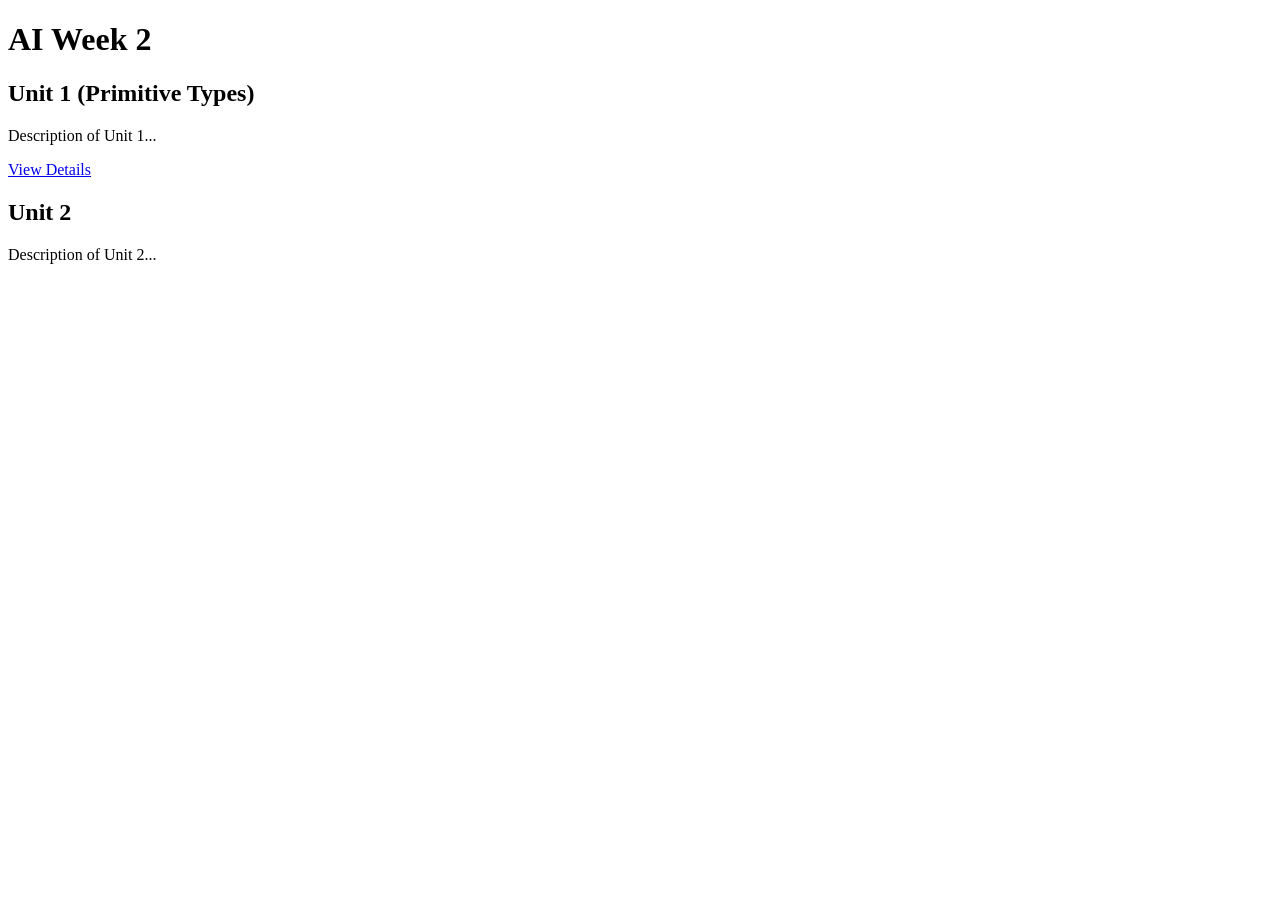
==== commit 33d85fec: "Updated index.html to change 'View Details' button for Unit 1 from span to anchor tag linking to uni" ====
--- a/index.html
+++ b/index.html
@@ -1,359 +1,18 @@
 <!DOCTYPE html>
 <html lang="en">
 <head>
-  <meta charset="UTF-8" />
-  <meta name="viewport" content="width=device-width, initial-scale=1.0" />
-  <title>AP Computer Science A – Digital Curriculum Hub</title>
-  <link rel="stylesheet" href="styles.css" />
+    <meta charset="UTF-8">
+    <meta name="viewport" content="width=device-width, initial-scale=1.0">
+    <title>AI Week 2</title>
 </head>
 <body>
-
-  <!-- ── Navigation ── -->
-  <nav aria-label="Main navigation">
-    <div class="nav-inner">
-      <span class="nav-brand">AP CS A – Digital Curriculum Hub</span>
-      <ul class="nav-links">
-        <li><a href="#home">Home</a></li>
-        <li><a href="#overview">Overview</a></li>
-        <li><a href="#prerequisites">Prerequisites</a></li>
-        <li><a href="#units">Units</a></li>
-        <li><a href="#big-ideas">Big Ideas</a></li>
-        <li><a href="#practices">Practices</a></li>
-        <li><a href="#exam">Exam</a></li>
-        <li><a href="#sample">Sample Q</a></li>
-        <li><a href="#resources">Resources</a></li>
-      </ul>
-    </div>
-  </nav>
-
-  <!-- ── Home ── -->
-  <section id="home">
-    <div class="container">
-      <h1>AP Computer Science A</h1>
-      <p class="subtitle">Digital Curriculum Hub</p>
-      <p class="overview-text">
-        AP Computer Science A introduces students to computer science through programming
-        using Java. The course focuses on problem-solving, data structures, algorithms,
-        and object-oriented programming.
-      </p>
-    </div>
-  </section>
-
-  <!-- ── Course Overview ── -->
-  <section id="overview">
-    <div class="container">
-      <h2 class="section-title">Course Overview</h2>
-      <hr class="section-divider" />
-      <ul>
-        <li>Focus on programming in Java</li>
-        <li>Emphasis on object-oriented design</li>
-        <li>Ethical and social implications of computing</li>
-        <li>Importance of mathematical reasoning foundation</li>
-        <li>No prior computer science experience required</li>
-      </ul>
-    </div>
-  </section>
-
-  <!-- ── Prerequisites ── -->
-  <section id="prerequisites">
-    <div class="container">
-      <h2 class="section-title">Prerequisites</h2>
-      <hr class="section-divider" />
-      <ul>
-        <li>Completion of first-year algebra</li>
-        <li>Strong understanding of linear functions</li>
-        <li>Ability to use Cartesian (x, y) coordinate systems</li>
-        <li>Mathematical reasoning foundation</li>
-      </ul>
-    </div>
-  </section>
-
-  <!-- ── Course Units ── -->
-  <section id="units">
-    <div class="container">
-      <h2 class="section-title">Course Units</h2>
-      <hr class="section-divider" />
-      <div class="grid">
-
-        <div class="unit-card">
-          <span class="unit-number">Unit 1</span>
-          <h3>Primitive Types</h3>
-          <p>Explore the basic building blocks of Java programs, including int, double, and boolean data types.</p>
-          <span class="btn">View Details</span>
-        </div>
-
-        <div class="unit-card">
-          <span class="unit-number">Unit 2</span>
-          <h3>Using Objects</h3>
-          <p>Learn to create and interact with objects using pre-defined classes from the Java library.</p>
-          <span class="btn">View Details</span>
-        </div>
-
-        <div class="unit-card">
-          <span class="unit-number">Unit 3</span>
-          <h3>Boolean Expressions and if Statements</h3>
-          <p>Use conditional logic to control the flow of a program based on boolean conditions.</p>
-          <span class="btn">View Details</span>
-        </div>
-
-        <div class="unit-card">
-          <span class="unit-number">Unit 4</span>
-          <h3>Iteration</h3>
-          <p>Apply loops to repeat actions and process collections of data efficiently.</p>
-          <span class="btn">View Details</span>
-        </div>
-
-        <div class="unit-card">
-          <span class="unit-number">Unit 5</span>
-          <h3>Writing Classes</h3>
-          <p>Design and implement your own classes with instance variables, constructors, and methods.</p>
-          <span class="btn">View Details</span>
-        </div>
-
-        <div class="unit-card">
-          <span class="unit-number">Unit 6</span>
-          <h3>Array</h3>
-          <p>Store and manipulate ordered sequences of data using fixed-size arrays in Java.</p>
-          <span class="btn">View Details</span>
-        </div>
-
-        <div class="unit-card">
-          <span class="unit-number">Unit 7</span>
-          <h3>ArrayList</h3>
-          <p>Work with dynamic, resizable lists using the ArrayList class from the Java Collections Framework.</p>
-          <span class="btn">View Details</span>
-        </div>
-
-        <div class="unit-card">
-          <span class="unit-number">Unit 8</span>
-          <h3>2D Array</h3>
-          <p>Represent and process two-dimensional data structures such as grids and matrices.</p>
-          <span class="btn">View Details</span>
-        </div>
-
-        <div class="unit-card">
-          <span class="unit-number">Unit 9</span>
-          <h3>Inheritance</h3>
-          <p>Extend existing classes to create hierarchies that promote code reuse and polymorphism.</p>
-          <span class="btn">View Details</span>
-        </div>
-
-        <div class="unit-card">
-          <span class="unit-number">Unit 10</span>
-          <h3>Recursion</h3>
-          <p>Solve complex problems elegantly by writing methods that call themselves.</p>
-          <span class="btn">View Details</span>
-        </div>
-
-      </div>
-    </div>
-  </section>
-
-  <!-- ── Big Ideas ── -->
-  <section id="big-ideas">
-    <div class="container">
-      <h2 class="section-title">Big Ideas</h2>
-      <hr class="section-divider" />
-      <div class="ideas-grid">
-
-        <div class="idea-card">
-          <h3>Modularity</h3>
-          <p>Programs are built from smaller, self-contained pieces called methods and classes. Modularity makes code easier to read, test, and maintain.</p>
-        </div>
-
-        <div class="idea-card">
-          <h3>Variables</h3>
-          <p>Variables are named storage locations that hold data. Choosing the right data type and understanding scope are essential to writing correct programs.</p>
-        </div>
-
-        <div class="idea-card">
-          <h3>Control</h3>
-          <p>Conditional statements and loops direct the order in which instructions execute. Mastery of control structures is fundamental to algorithm design.</p>
-        </div>
-
-        <div class="idea-card">
-          <h3>Impact of Computing</h3>
-          <p>Computing shapes society in profound ways. Students examine ethical responsibilities, privacy, security, and the broad societal impact of software systems.</p>
-        </div>
-
-      </div>
-    </div>
-  </section>
-
-  <!-- ── Computational Thinking Practices ── -->
-  <section id="practices">
-    <div class="container">
-      <h2 class="section-title">Computational Thinking Practices</h2>
-      <hr class="section-divider" />
-      <div class="practices-list">
-
-        <div class="practice-item">
-          <h3>Program Design and Algorithm Development</h3>
-          <p>Determine requirements, decompose problems, and design step-by-step solutions before coding.</p>
-        </div>
-
-        <div class="practice-item">
-          <h3>Code Logic</h3>
-          <p>Reason about what a program does by tracing through its logic and predicting output.</p>
-        </div>
-
-        <div class="practice-item">
-          <h3>Code Implementation</h3>
-          <p>Translate algorithmic designs into correct, readable Java code that meets specifications.</p>
-        </div>
-
-        <div class="practice-item">
-          <h3>Code Testing</h3>
-          <p>Identify and correct errors using systematic testing strategies and debugging techniques.</p>
-        </div>
-
-        <div class="practice-item">
-          <h3>Documentation</h3>
-          <p>Write clear comments and use descriptive identifiers so that code is understandable to others.</p>
-        </div>
-
-      </div>
-    </div>
-  </section>
-
-  <!-- ── Exam Structure ── -->
-  <section id="exam">
-    <div class="container">
-      <h2 class="section-title">Exam Structure</h2>
-      <hr class="section-divider" />
-      <div class="exam-grid">
-
-        <div class="exam-section-card">
-          <h3>Section I – Multiple Choice</h3>
-          <div class="stat-row">
-            <span class="stat-label">Questions</span>
-            <span>40 Multiple-Choice Questions</span>
-          </div>
-          <div class="stat-row">
-            <span class="stat-label">Time</span>
-            <span>90 Minutes</span>
-          </div>
-          <div class="stat-row">
-            <span class="stat-label">Weight</span>
-            <span>50% of Score</span>
-          </div>
-        </div>
-
-        <div class="exam-section-card">
-          <h3>Section II – Free Response</h3>
-          <div class="stat-row">
-            <span class="stat-label">Questions</span>
-            <span>4 Free-Response Questions</span>
-          </div>
-          <div class="stat-row">
-            <span class="stat-label">Time</span>
-            <span>90 Minutes</span>
-          </div>
-          <div class="stat-row">
-            <span class="stat-label">Weight</span>
-            <span>50% of Score</span>
-          </div>
-          <div class="frq-topics">
-            <h4>Question Topics</h4>
-            <ul>
-              <li>Methods and Control Structures</li>
-              <li>Class</li>
-              <li>Array / ArrayList</li>
-              <li>2D Array</li>
-            </ul>
-          </div>
-        </div>
-
-      </div>
-    </div>
-  </section>
-
-  <!-- ── Sample Questions ── -->
-  <section id="sample">
-    <div class="container">
-      <h2 class="section-title">Sample Questions</h2>
-      <hr class="section-divider" />
-      <div class="sample-grid">
-
-        <!-- Multiple Choice -->
-        <div class="sample-card">
-          <span class="tag">Multiple Choice</span>
-          <h3>Generating a Random Integer</h3>
-          <p>Which of the following code segments correctly generates a random integer between 1 and 10, inclusive?</p>
-          <pre class="code-block">(int)(Math.random() * 10) + 1</pre>
-          <ul class="answer-choices">
-            <li>(int)(Math.random() * 9) + 1</li>
-            <li class="correct">(int)(Math.random() * 10) + 1 ✓</li>
-            <li>(int)(Math.random() * 10)</li>
-            <li>(int)(Math.random() * 11) + 1</li>
-          </ul>
-        </div>
-
-        <!-- Free Response -->
-        <div class="sample-card">
-          <span class="tag">Free Response</span>
-          <h3>Check Digits</h3>
-          <p>
-            In this problem, students are asked to implement methods for a class that validates identification
-            numbers using a check-digit algorithm. The check digit is computed by summing weighted digits and
-            applying modular arithmetic.
-          </p>
-          <p>
-            Students must write a method that calculates the check digit from a given array of integers and
-            another method that determines whether a complete ID number is valid according to the algorithm.
-          </p>
-          <pre class="code-block">// Example skeleton
-public int calcCheckDigit(int[] digits) {
-    // implementation required
-}
-
-public boolean isValid(int[] id) {
-    // implementation required
-}</pre>
-        </div>
-
-      </div>
-    </div>
-  </section>
-
-  <!-- ── Resources ── -->
-  <section id="resources">
-    <div class="container">
-      <h2 class="section-title">Resources</h2>
-      <hr class="section-divider" />
-      <div class="resources-grid">
-
-        <div class="resource-card">
-          <h3>For Educators</h3>
-          <p style="font-size:0.88rem; color:#5d6d7e; margin-bottom:10px;">
-            Official AP CS A course resources, exam information, and professional development materials for teachers.
-          </p>
-          <a href="https://apcentral.collegeboard.org/courses/ap-computer-science-a"
-             target="_blank" rel="noopener noreferrer">
-            apcentral.collegeboard.org/courses/ap-computer-science-a
-          </a>
-        </div>
-
-        <div class="resource-card">
-          <h3>For Students</h3>
-          <p style="font-size:0.88rem; color:#5d6d7e; margin-bottom:10px;">
-            Study resources, practice exams, and course details to help students prepare for the AP exam.
-          </p>
-          <a href="https://apstudents.collegeboard.org/courses/ap-computer-science-a"
-             target="_blank" rel="noopener noreferrer">
-            apstudents.collegeboard.org/courses/ap-computer-science-a
-          </a>
-        </div>
-
-      </div>
-    </div>
-  </section>
-
-  <!-- ── Footer ── -->
-  <footer>
-    <p><strong>AP Computer Science A Digital Curriculum Hub</strong></p>
-    <p>Built with <a href="https://githubnext.com/projects/github-spark" target="_blank" rel="noopener noreferrer">GitHub Spark</a></p>
-  </footer>
-
+    <h1>AI Week 2</h1>
+    <h2>Unit 1 (Primitive Types)</h2>
+    <p>Description of Unit 1...</p>
+    <!-- Changed the 'View Details' button from a span to an anchor tag -->
+    <a href="unit-1.html">View Details</a>
+    <h2>Unit 2</h2>
+    <p>Description of Unit 2...</p>
+    <!-- Other units -->
 </body>
-</html>
+</html>
